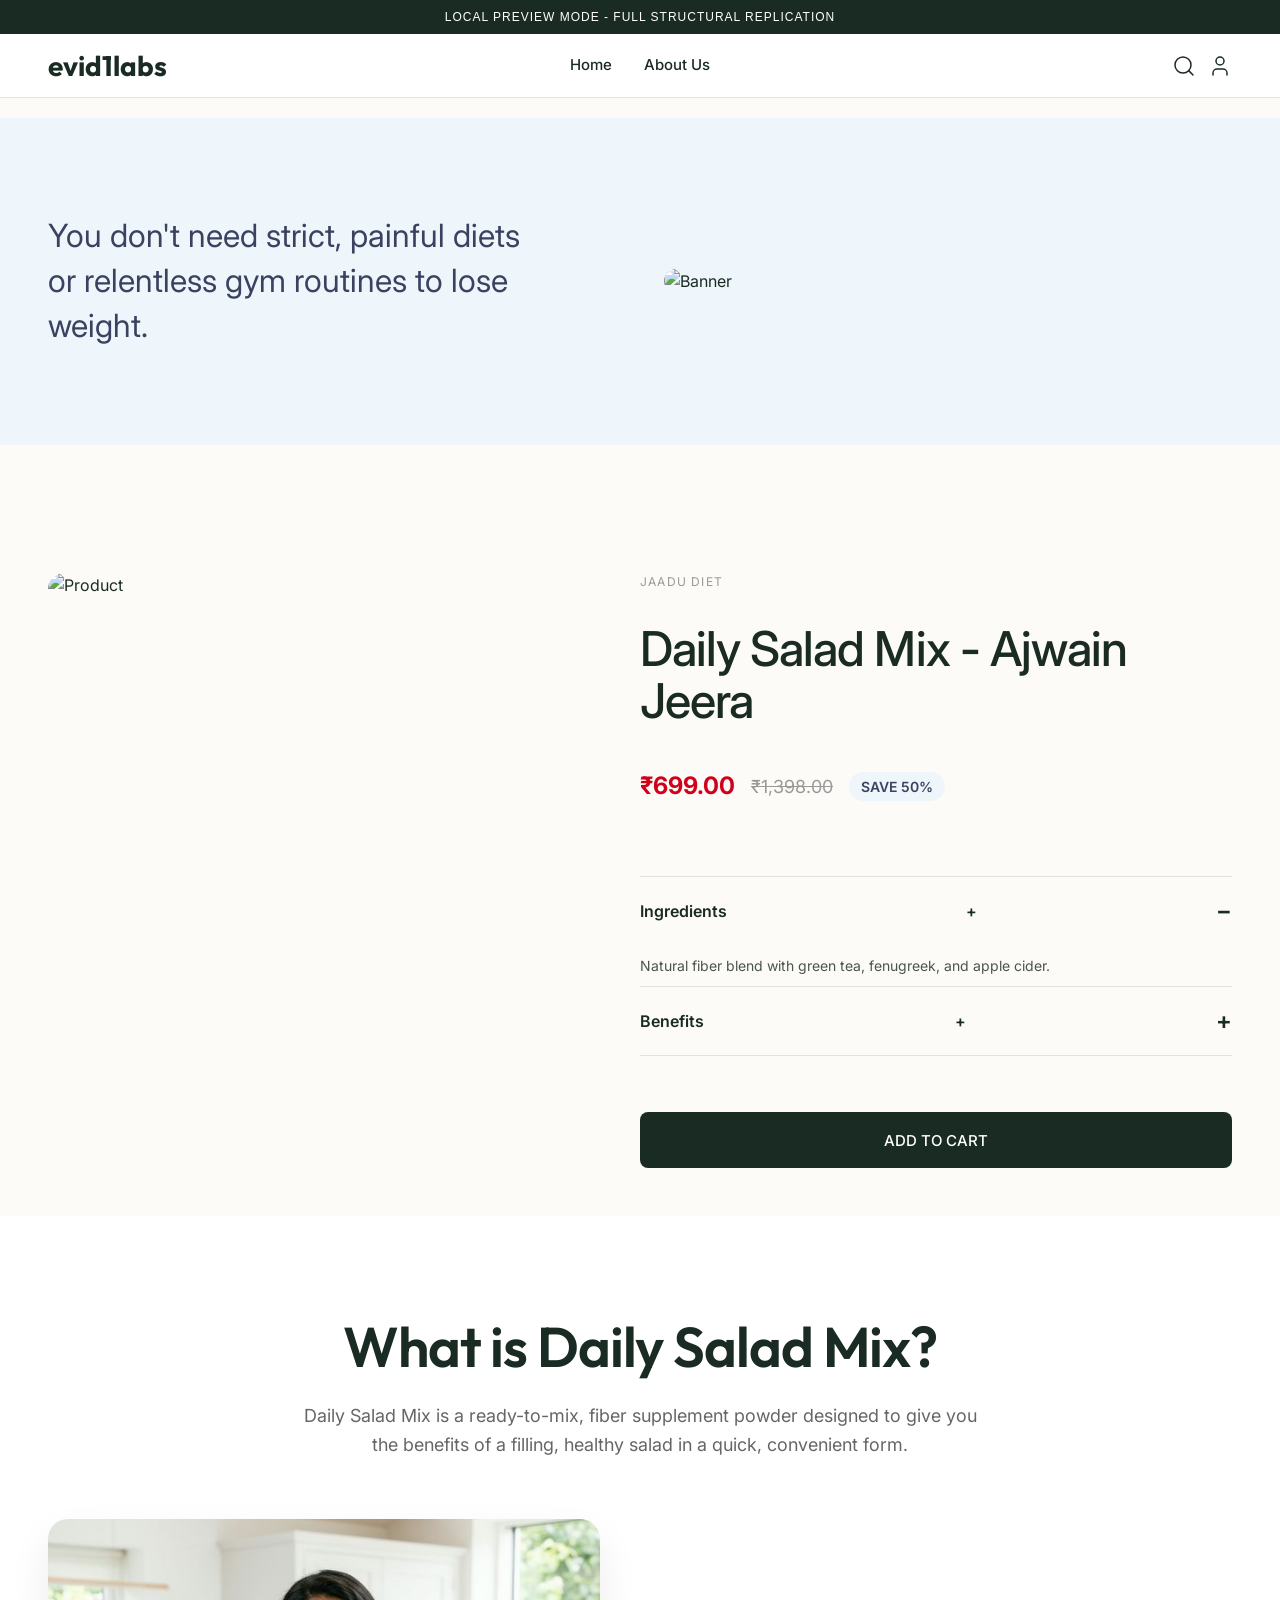
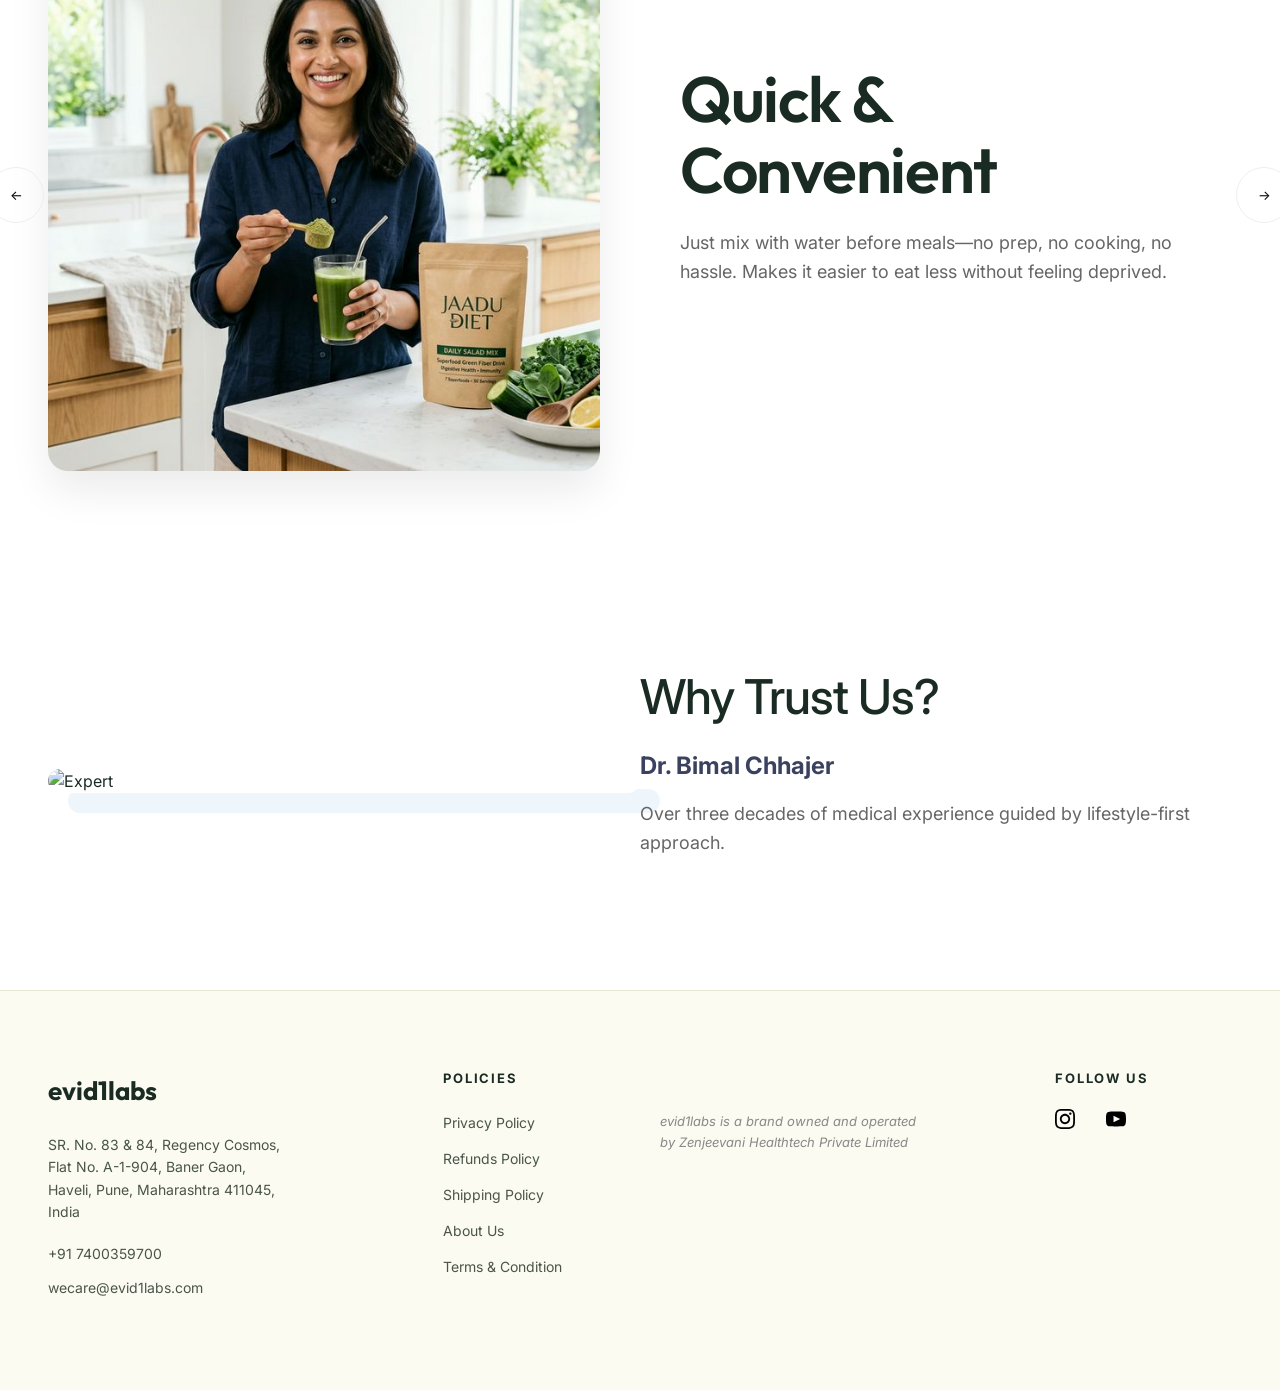
==== index.html @ b0b338a0 "Remove cart button from header as requested" ====
<!DOCTYPE html>
<html lang="en">
<head>
    <meta charset="UTF-8">
    <meta name="viewport" content="width=device-width, initial-scale=1.0">
    <title>ZenJeevani - Structural Copy Preview</title>
    <link rel="stylesheet" href="assets/style.css">
    <link rel="preconnect" href="https://fonts.googleapis.com">
    <link rel="preconnect" href="https://fonts.gstatic.com" crossorigin>
    <link href="https://fonts.googleapis.com/css2?family=Inter:wght@400;500;600&family=Outfit:wght@500;600;700&display=swap" rel="stylesheet">
    <style>
        .preview-header {
            background: #1a2b23;
            color: white;
            padding: 8px;
            text-align: center;
            font-family: sans-serif;
            font-size: 12px;
            text-transform: uppercase;
            letter-spacing: 1px;
        }
        .page-wrapper { min-height: 200vh; padding-top: 20px; }
        .is-active { transform: translateY(0) !important; display: flex !important; }
    </style>
</head>
<body>
    <div class="preview-header">Local Preview Mode - Full Structural Replication</div>

    <!-- RESPONSIVE 3-ZONE HEADER -->
    <header class="header">
        <div class="container header__wrapper">
            <!-- LEFT ZONE -->
            <div class="header__left">
                <button class="header__icon menu-toggle mobile-only" onclick="toggleMobileMenu()">
                    <svg viewBox="0 0 24 24" fill="none" stroke="currentColor" stroke-width="1.5"><path d="M4 6h16M4 12h16M4 18h16"/></svg>
                </button>
                <div class="header__icon search-icon mobile-only">
                    <svg width="24" height="24" viewBox="0 0 24 24" fill="none" stroke="currentColor" stroke-width="1.5" stroke-linecap="round" stroke-linejoin="round"><circle cx="11" cy="11" r="8"/><path d="m21 21-4.35-4.35"/></svg>
                </div>
                <a href="index.html" class="header__logo desktop-only" style="text-decoration: none;">
                    <span style="font-family: 'Outfit'; font-weight: 700; font-size: 28px; color: #1a2b23;">evid1labs</span>
                </a>
            </div>

            <!-- CENTER ZONE -->
            <div class="header__center">
                <a href="index.html" class="header__logo mobile-only" style="text-decoration: none;">
                    <span style="font-family: 'Outfit'; font-weight: 700; font-size: 24px; color: #1a2b23;">evid1labs</span>
                </a>
                <nav class="header__nav desktop-only">
                    <a href="index.html" class="header__nav-link">Home</a>
                    <a href="about-preview.html" class="header__nav-link">About Us</a>
                </nav>
            </div>

            <!-- RIGHT ZONE -->
            <div class="header__right">
                <div class="header__icon search-icon desktop-only">
                    <svg width="24" height="24" viewBox="0 0 24 24" fill="none" stroke="currentColor" stroke-width="1.5" stroke-linecap="round" stroke-linejoin="round"><circle cx="11" cy="11" r="8"/><path d="m21 21-4.35-4.35"/></svg>
                </div>
                <div class="header__icon account-icon">
                    <svg width="24" height="24" viewBox="0 0 24 24" fill="none" stroke="currentColor" stroke-width="1.5" stroke-linecap="round" stroke-linejoin="round"><path d="M19 21v-2a4 4 0 0 0-4-4H9a4 4 0 0 0-4 4v2"/><circle cx="12" cy="7" r="4"/></svg>
                </div>
            </div>
        </div>

        <!-- MOBILE DRAWER MENU -->
        <div id="MobileMenuDrawer" class="mobile-menu-drawer">
            <div class="mobile-menu-drawer__header">
                <button class="header__icon drawer-close" onclick="toggleMobileMenu()">
                    <svg viewBox="0 0 24 24" fill="none" stroke="currentColor" stroke-width="1.5"><path d="M18 6L6 18M6 6l12 12"/></svg>
                </button>
            </div>
            <div class="mobile-menu-drawer__content">
                <nav class="mobile-menu-nav">
                    <a href="index.html" class="mobile-menu-link">Home</a>
                    <a href="about-preview.html" class="mobile-menu-link">About Us</a>
                </nav>
                <div class="mobile-menu-socials">
                    <a href="#" class="social-icon"><svg viewBox="0 0 24 24" fill="currentColor"><path d="M18 2h-3a5 5 0 0 0-5 5v3H7v4h3v8h4v-8h3l1-4h-4V7a1 1 0 0 1 1-1h3z"/></svg></a>
                    <a href="#" class="social-icon"><svg viewBox="0 0 24 24" fill="none" stroke="currentColor" stroke-width="2"><rect x="2" y="2" width="20" height="20" rx="5" ry="5"/><path d="M16 11.37A4 4 0 1 1 12.63 8 4 4 0 0 1 16 11.37z"/><line x1="17.5" y1="6.5" x2="17.51" y2="6.5"/></svg></a>
                    <a href="#" class="social-icon"><svg viewBox="0 0 24 24" fill="currentColor"><path d="M22.54 6.42a2.78 2.78 0 0 0-1.94-2C18.88 4 12 4 12 4s-6.88 0-8.6.42a2.78 2.78 0 0 0-1.94 2A29 29 0 0 0 1 11.75a29 29 0 0 0 .46 5.33A2.78 2.78 0 0 0 3.4 19c1.72.42 8.6.42 8.6.42s6.88 0 8.6-.42a2.78 2.78 0 0 0 1.94-2 29 29 0 0 0 .46-5.33 29 29 0 0 0-.46-5.33z"/><polygon points="9.75 15.02 15.5 11.75 9.75 8.48 9.75 15.02"/></svg></a>
                </div>
            </div>
        </div>

        <script>
        function toggleMobileMenu() {
            const drawer = document.getElementById('MobileMenuDrawer');
            drawer.classList.toggle('is-open');
            document.body.classList.toggle('overflow-hidden');
        }

        function addToCartMockup() {
            const bubble = document.querySelector('.cart-count-bubble');
            let count = parseInt(bubble.innerText);
            bubble.innerText = count + 1;
            
            // Visual feedback toast
            const toast = document.createElement('div');
            toast.innerText = 'Item added to cart!';
            toast.style.position = 'fixed';
            toast.style.bottom = '20px';
            toast.style.left = '50%';
            toast.style.transform = 'translateX(-50%)';
            toast.style.background = '#1a2b23';
            toast.style.color = '#fff';
            toast.style.padding = '12px 24px';
            toast.style.borderRadius = '8px';
            toast.style.zIndex = '10000';
            toast.style.fontFamily = 'Outfit, sans-serif';
            document.body.appendChild(toast);
            setTimeout(() => toast.remove(), 2000);
        }
    </script>
    </header>

    <div class="page-wrapper">
        <!-- SIMPLIFIED HERO BANNER -->
        <section class="hero-banner">
            <div class="container hero-banner__wrapper">
                <div class="hero-banner__content">
                    <p class="hero-banner__subheading">You don't need strict, painful diets or relentless gym routines to lose weight.</p>
                </div>
                <div class="hero-banner__image-container">
                    <img src="https://jaadudiet.com/cdn/shop/files/dr_bimal_jaadu_diet.png?v=1708418044&width=1200" alt="Banner" class="hero-banner__image">
                </div>
            </div>
        </section>

        <!-- PRODUCT SECTION MOCKUP -->
        <section class="product-page">
            <div class="container grid grid-cols-2 gap-xl" style="margin-top: 80px;">
                <div class="product-gallery">
                    <img src="https://jaadudiet.com/cdn/shop/files/Product_Image_Daily_Salad_Mix.png?v=1708418044&width=1200" alt="Product" class="product-main-image">
                </div>
                <div class="product-meta">
                    <div style="text-transform: uppercase; font-size: 12px; letter-spacing: 0.1em; margin-bottom: 8px; color: #999;">Jaadu Diet</div>
                    <h1 style="font-size: 48px; margin-bottom: 16px;">Daily Salad Mix - Ajwain Jeera</h1>
                    <div style="display: flex; align-items: center; gap: 16px; margin-bottom: 24px;">
                        <span style="color: #d0021b; font-size: 24px; font-weight: 700;">₹699.00</span>
                        <span style="text-decoration: line-through; color: #999; font-size: 18px;">₹1,398.00</span>
                        <span style="background: #eef6fc; color: #3b4260; padding: 4px 12px; border-radius: 99px; font-size: 14px; font-weight: 600;">SAVE 50%</span>
                    </div>
                    
                    <div class="accordion">
                        <details class="accordion__item" open>
                            <summary class="accordion__header">Ingredients <span>+</span></summary>
                            <div class="accordion__content" style="padding: 10px 0;"><p>Natural fiber blend with green tea, fenugreek, and apple cider.</p></div>
                        </details>
                        <details class="accordion__item">
                            <summary class="accordion__header">Benefits <span>+</span></summary>
                            <div class="accordion__content" style="padding: 10px 0;"><p>Sustainable weight loss and metabolic control.</p></div>
                        </details>
                    </div>

                    <button class="btn btn-primary" onclick="addToCartMockup()" style="width: 100%; height: 56px; margin-top: 32px; border-radius: 8px;">ADD TO CART</button>
                </div>
            </div>
        </section>

        <!-- WHAT IS DAILY SALAD MIX (BENEFITS CAROUSEL) -->
        <section class="benefits-carousel-section">
            <div class="container">
                <div class="benefits-carousel__header">
                    <h2 class="benefits-carousel__title">What is Daily Salad Mix?</h2>
                    <p class="benefits-carousel__subtitle">Daily Salad Mix is a ready-to-mix, fiber supplement powder designed to give you the benefits of a filling, healthy salad in a quick, convenient form.</p>
                </div>

                <div class="benefits-carousel__container">
                    <!-- Navigation Arrows moved outside slides -->
                    <button class="carousel-nav-btn prev-benefit" style="position: absolute; left: -60px; top: 50%; transform: translateY(-50%); z-index: 10;">←</button>
                    <button class="carousel-nav-btn next-benefit" style="position: absolute; right: -60px; top: 50%; transform: translateY(-50%); z-index: 10;">→</button>
                    
                    <div class="benefits-carousel__slides" id="benefitsSlides">
                        <!-- Slide 1 -->
                        <div class="benefits-slide is-active">
                            <div class="benefits-slide__image">
                                <img src="assets/salad_mix_woman_benefits.png" alt="Quick & Convenient">
                            </div>
                            <div class="benefits-slide__content">
                                <h3 class="benefits-slide__heading">Quick & <br>Convenient</h3>
                                <p class="benefits-slide__description">Just mix with water before meals—no prep, no cooking, no hassle. Makes it easier to eat less without feeling deprived.</p>
                            </div>
                        </div>

                        <!-- Slide 2 -->
                        <div class="benefits-slide">
                            <div class="benefits-slide__image">
                                <img src="assets/salad_mix_ingredients_fiber.png" alt="Natural Fiber Blend">
                            </div>
                            <div class="benefits-slide__content">
                                <h3 class="benefits-slide__heading">Natural <br>Fiber Blend</h3>
                                <p class="benefits-slide__description">Combines soluble and insoluble fibers (resistant dextrin, inulin, and psyllium) that swell in your stomach to create lasting fullness.</p>
                            </div>
                        </div>
                    </div>
                </div>
            </div>
        </section>

        <!-- WHY TRUST US SECTION -->
        <section class="doctor-section" style="background-color: #fff; padding: 100px 0;">
            <div class="container grid grid-cols-2 gap-xl items-center">
                <div class="doctor-image-wrapper">
                    <img src="https://jaadudiet.com/cdn/shop/files/Why_Trust_Us.png?v=1708418044&width=1000" alt="Expert" class="doctor-image" style="box-shadow: 20px 20px 0px #eef6fc;">
                </div>
                <div class="doctor-info">
                    <h2 style="font-size: 48px; margin-bottom: 24px;">Why Trust Us?</h2>
                    <div style="font-size: 24px; font-weight: 700; color: #3b4260; margin-bottom: 16px;">Dr. Bimal Chhajer</div>
                    <p style="font-size: 18px; line-height: 1.6; color: #666; margin-bottom: 32px;">Over three decades of medical experience guided by lifestyle-first approach.</p>
                </div>
            </div>
        </section>
    </div>

    <!-- FOOTER -->
    <footer class="footer">
        <div class="container footer__grid">
            <div class="footer__column">
                <div style="font-family: 'Outfit'; font-weight: 700; font-size: 26px; margin-bottom: 24px; color: #1a2b23;">evid1labs</div>
                <div class="footer__contact-info">
                    <p>SR. No. 83 & 84, Regency Cosmos,<br>Flat No. A-1-904, Baner Gaon,<br>Haveli, Pune, Maharashtra 411045,<br>India</p>
                    <p style="margin-top: 20px;">+91 7400359700</p>
                    <p><a href="mailto:wecare@evid1labs.com" class="footer__link">wecare@evid1labs.com</a></p>
                </div>
            </div>

            <div class="footer__column">
                <h4 class="footer__column-title">Policies</h4>
                <ul class="footer__link-list">
                    <li class="footer__link-item"><a href="#" class="footer__link">Privacy Policy</a></li>
                    <li class="footer__link-item"><a href="#" class="footer__link">Refunds Policy</a></li>
                    <li class="footer__link-item"><a href="#" class="footer__link">Shipping Policy</a></li>
                    <li class="footer__link-item"><a href="about-preview.html" class="footer__link">About Us</a></li>
                    <li class="footer__link-item"><a href="#" class="footer__link">Terms & Condition</a></li>
                </ul>
            </div>

            <div class="footer__column">
                <div class="footer__disclaimer">
                    evid1labs is a brand owned and operated<br>by Zenjeevani Healthtech Private Limited
                </div>
            </div>

            <div class="footer__column">
                <h4 class="footer__column-title">Follow Us</h4>
                <div class="footer__socials">
                    <a href="#" class="footer__social-icon" style="color: #000;">
                        <svg width="24" height="24" viewBox="0 0 24 24" fill="currentColor"><path d="M12 2.163c3.204 0 3.584.012 4.85.07 3.252.148 4.771 1.691 4.919 4.919.058 1.265.069 1.645.069 4.849 0 3.205-.012 3.584-.069 4.849-.149 3.225-1.664 4.771-4.919 4.919-1.266.058-1.644.07-4.85.07-3.204 0-3.584-.012-4.849-.07-3.26-.149-4.771-1.699-4.919-4.92-.058-1.265-.07-1.644-.07-4.849 0-3.204.013-3.583.07-4.849.149-3.227 1.664-4.771 4.919-4.919 1.266-.057 1.645-.069 4.849-.069zm0-2.163c-3.259 0-3.667.014-4.947.072-4.358.2-6.78 2.618-6.98 6.98-.059 1.281-.073 1.689-.073 4.948 0 3.259.014 3.668.072 4.948.2 4.358 2.618 6.78 6.98 6.98 1.281.058 1.689.072 4.948.072 3.259 0 3.668-.014 4.948-.072 4.354-.2 6.782-2.618 6.979-6.98.059-1.28.073-1.689.073-4.948 0-3.259-.014-3.667-.072-4.947-.196-4.354-2.617-6.78-6.979-6.98-1.281-.059-1.69-.073-4.949-.073zm0 5.838c-3.403 0-6.162 2.759-6.162 6.162s2.759 6.163 6.162 6.163 6.162-2.759 6.162-6.163c0-3.403-2.759-6.162-6.162-6.162zm0 10.162c-2.209 0-4-1.79-4-4 0-2.209 1.791-4 4-4s4 1.791 4 4c0 2.21-1.791 4-4 4zm6.406-11.845c-.796 0-1.441.645-1.441 1.44s.645 1.44 1.441 1.44c.795 0 1.439-.645 1.439-1.44s-.644-1.44-1.439-1.44z"/></svg>
                    </a>
                    <a href="#" class="footer__social-icon" style="color: #000; margin-left: 15px;">
                        <svg width="24" height="24" viewBox="0 0 24 24" fill="currentColor"><path d="M19.615 3.184c-3.604-.246-11.631-.245-15.23 0-3.897.266-4.356 2.62-4.385 8.816.029 6.185.484 8.549 4.385 8.816 3.6.245 11.626.246 15.23 0 3.897-.266 4.356-2.62 4.385-8.816-.029-6.185-.484-8.549-4.385-8.816zm-10.615 12.816v-8l8 3.993-8 4.007z"/></svg>
                    </a>
                </div>
            </div>
        </div>
    </footer>

    <!-- STICKY BUY BAR SIMULATION -->
    <div id="StickyBuy" class="sticky-buy" style="transform: translateY(100%); display: none;">
        <div class="container" style="display: flex; justify-content: space-between; align-items: center; width: 100%;">
            <div style="font-weight: 600;">Daily Salad Mix</div>
            <button class="btn btn-primary" onclick="addToCartMockup()" style="padding: 10px 24px;">BUY NOW</button>
        </div>
    </div>

    <script>
        // Benefits Carousel Logic
        let currentBenefitSlide = 0;
        const benefitSlides = document.querySelectorAll('.benefits-slide');
        
        function showBenefitSlide(index) {
            benefitSlides.forEach(slide => slide.classList.remove('is-active'));
            if (index >= benefitSlides.length) currentBenefitSlide = 0;
            if (index < 0) currentBenefitSlide = benefitSlides.length - 1;
            benefitSlides[currentBenefitSlide].classList.add('is-active');
        }

        document.querySelectorAll('.next-benefit').forEach(btn => {
            btn.addEventListener('click', () => {
                currentBenefitSlide++;
                showBenefitSlide(currentBenefitSlide);
            });
        });

        document.querySelectorAll('.prev-benefit').forEach(btn => {
            btn.addEventListener('click', () => {
                currentBenefitSlide--;
                showBenefitSlide(currentBenefitSlide);
            });
        });

        // Sticky Buy Bar Logic
        window.addEventListener('scroll', () => {
            const sticky = document.getElementById('StickyBuy');
            if (window.scrollY > 400) {
                sticky.style.display = 'flex';
                sticky.style.transform = 'translateY(0)';
            } else {
                sticky.style.display = 'none';
                sticky.style.transform = 'translateY(100%)';
            }
        });
    </script>
</body>
</html>
---- assets/style.css ----
:root {
  /* Colors - Inspired by Forma & Premium Healthcare */
  --color-primary: #1a2b23; /* Dark Forest Green */
  --color-secondary: #f4f1ea; /* Soft Off-white/Cream */
  --color-accent: #7a8d79; /* Sage Green */
  --color-text-main: #1a2b23;
  --color-text-muted: #4a554a;
  --color-white: #ffffff;
  --color-black: #000000;
  --color-bg: #fcfbf7;
  --color-border: #e2e2e2;
  --color-success: #2d5a27;
  --color-error: #b00020;

  /* Typography */
  --font-heading: 'Inter', sans-serif;
  --font-body: 'Inter', sans-serif;
  
  /* Spacing */
  --spacing-xs: 4px;
  --spacing-sm: 8px;
  --spacing-md: 16px;
  --spacing-lg: 24px;
  --spacing-xl: 48px;
  --spacing-xxl: 96px;

  /* Border Radius */
  --radius-sm: 4px;
  --radius-md: 8px;
  --radius-lg: 16px;
  --radius-full: 9999px;

  /* Transitions */
  --transition-fast: 0.2s ease;
  --transition-slow: 0.4s ease;
  --transition-base: 0.3s ease; /* Added for footer links */

  /* Shadows */
  --shadow-sm: 0 1px 2px rgba(0,0,0,0.05);
  --shadow-md: 0 4px 6px -1px rgba(0,0,0,0.1);
}

* {
  box-sizing: border-box;
  margin: 0;
  padding: 0;
}

body {
  font-family: var(--font-body);
  color: var(--color-text-main);
  line-height: 1.5;
  background-color: var(--color-bg);
  -webkit-font-smoothing: antialiased;
}

h1, h2, h3, h4, h5, h6 {
  font-family: var(--font-heading);
  font-weight: 500;
  line-height: 1.1;
  letter-spacing: -0.02em;
}

a {
  text-decoration: none;
  color: inherit;
  transition: var(--transition-fast);
}

button {
  font-family: inherit;
}

img {
  max-width: 100%;
  height: auto;
  display: block;
}

/* Utility Classes */
.container {
  max-width: 1280px;
  margin: 0 auto;
  padding: 0 var(--spacing-md);
}

.flex { display: flex; }
.flex-column { flex-direction: column; }
.items-center { align-items: center; }
.justify-between { justify-content: space-between; }
.justify-center { justify-content: center; }
.gap-sm { gap: var(--spacing-sm); }
.gap-md { gap: var(--spacing-md); }
.gap-lg { gap: var(--spacing-lg); }

.grid { display: grid; }
.grid-cols-1 { grid-template-columns: 1fr; }

@media (min-width: 768px) {
  .grid-cols-2 { grid-template-columns: repeat(2, 1fr); }
  .container { padding: 0 var(--spacing-xl); }
}

@media (min-width: 1024px) {
  .grid-cols-3 { grid-template-columns: repeat(3, 1fr); }
}

.text-center { text-align: center; }
.uppercase { text-transform: uppercase; letter-spacing: 0.05em; font-size: 0.8em; }

/* Buttons */
.btn {
  display: inline-flex;
  align-items: center;
  justify-content: center;
  padding: 14px 28px;
  border-radius: var(--radius-full);
  font-weight: 500;
  cursor: pointer;
  transition: all var(--transition-fast);
  border: none;
  font-size: 15px;
  text-decoration: none;
}

.btn-primary {
  background-color: var(--color-primary);
  color: var(--color-white);
}

.btn-primary:hover {
  background-color: #2a3d33;
  transform: translateY(-1px);
}

.btn-outline {
  background-color: transparent;
  border: 1px solid var(--color-primary);
  color: var(--color-primary);
}

.btn-outline:hover {
  background-color: var(--color-primary);
  color: var(--color-white);
}

/* Header & Navigation */
.header {
  position: sticky;
  top: 0;
  background: #fff;
  z-index: 100;
  border-bottom: 1px solid var(--color-border);
  height: 64.2px; /* User specified height */
  display: flex;
  align-items: center;
}

.header__wrapper {
  display: grid;
  grid-template-columns: 1fr auto 1fr;
  align-items: center;
  width: 100%;
}

.header__left {
  display: flex;
  align-items: center;
  gap: 12px;
}

.header__center {
  display: flex;
  justify-content: center;
  align-items: center;
}

.header__right {
  display: flex;
  align-items: center;
  justify-content: flex-end;
  gap: 12px;
}

/* Visibility Utilities */
.mobile-only { display: block !important; }
.desktop-only { display: none !important; }

@media (min-width: 1024px) {
  .mobile-only { display: none !important; }
  .desktop-only { display: block !important; }

  .header__nav.desktop-only {
    display: flex !important;
    gap: 32px;
  }
  
  .menu-toggle { display: none !important; }
}

/* Specific icon handling for desktop Search */
@media (min-width: 1024px) {
  /* On desktop, keep Search on the right next to Account/Cart */
  .header__left .search-icon { display: none; }
  /* But I need a search icon on the right too. I'll add both in Liquid and toggle them. */
}

.header__nav-link {
  font-family: 'Inter', sans-serif;
  font-size: 15px;
  font-weight: 500;
  color: #1a2b23;
  text-decoration: none;
  transition: opacity 0.2s;
}

.header__nav-link:hover {
  opacity: 0.7;
}

.header__icon {
  width: 24px;
  height: 24px;
  display: flex;
  align-items: center;
  justify-content: center;
  color: #1a2b23;
  background: none;
  border: none;
  padding: 0;
  cursor: pointer;
}

.cart-count-bubble {
  position: absolute;
  top: -5px;
  right: -8px;
  background-color: #1a2b23;
  color: white;
  font-size: 10px;
  font-weight: 700;
  width: 16px;
  height: 16px;
  border-radius: 50%;
  display: flex;
  align-items: center;
  justify-content: center;
}

/* Mobile Menu Drawer */
.mobile-menu-drawer {
  position: fixed;
  top: 0;
  left: 0;
  width: 100%;
  height: 100%;
  background: #fff;
  z-index: 1000;
  transform: translateY(-100%);
  transition: transform 0.3s ease-out;
  display: flex;
  flex-direction: column;
}

.mobile-menu-drawer.is-open {
  transform: translateY(0);
}

.mobile-menu-drawer__header {
  padding: 20px;
  display: flex;
  justify-content: center;
}

.drawer-close {
  width: 44px;
  height: 44px;
  border: 1px solid #eee;
  border-radius: 50%;
  display: flex;
  align-items: center;
  justify-content: center;
}

.mobile-menu-drawer__content {
  flex: 1;
  display: flex;
  flex-direction: column;
  padding: 40px 20px;
  align-items: center;
  justify-content: space-between;
}

.mobile-menu-nav {
  display: flex;
  flex-direction: column;
  gap: 24px;
  text-align: center;
}

.mobile-menu-link {
  font-family: 'Inter', sans-serif;
  font-size: 24px;
  font-weight: 600;
  color: #1a2b23;
  text-decoration: none;
}

.mobile-menu-socials {
  display: flex;
  gap: 32px;
  margin-bottom: 40px;
}

.social-icon {
  width: 24px;
  height: 24px;
  color: #1a2b23;
}

.overflow-hidden {
  overflow: hidden;
}

.nav-links {
  display: none;
}

@media (min-width: 1024px) {
  .nav-links {
    display: flex;
    gap: 32px;
    align-items: center;
  }
}

.nav-link {
  font-size: 14px;
  font-weight: 400;
  color: var(--color-text-main);
}

.nav-link:hover {
  color: var(--color-accent);
}

.header-logo {
  font-size: 22px;
  font-weight: 600;
  letter-spacing: -0.03em;
}

.header-icons {
  display: flex;
  gap: 20px;
  align-items: center;
}

.header-icon {
  display: flex;
  align-items: center;
}

/* Hero Section */
.hero-banner {
  --banner-bg: #eef6fc;
  
  position: relative;
  background-color: var(--banner-bg);
  padding: var(--spacing-xxl) 0;
  overflow: hidden;
}

.hero-banner__wrapper {
  display: flex;
  flex-direction: column-reverse; /* Stack on mobile: image top */
  align-items: center;
  gap: var(--spacing-xl);
}

@media (min-width: 768px) {
  .hero-banner {
    padding: var(--spacing-xxl) 0;
  }
  .hero-banner__wrapper {
    flex-direction: row; /* 2 columns on desktop */
    justify-content: space-between;
  }
}

.hero-banner__content {
  flex: 1;
  text-align: left;
}

.hero-banner__subheading {
  font-size: clamp(20px, 4vw, 32px);
  line-height: 1.4;
  color: #3b4260; /* Darker blue-purple from jaadudiet */
  font-weight: 400;
  max-width: 500px;
}

.hero-banner__image-container {
  flex: 1;
  width: 100%;
}

.hero-banner__image {
  width: 100%;
  height: auto;
  border-radius: var(--radius-lg);
  display: block;
}

/* Product Cards (Featured) */
.featured-products {
  padding: var(--spacing-xxl) 0;
}

.product-card {
  background: var(--color-white);
  border-radius: var(--radius-lg);
  padding: 24px;
  transition: transform 0.3s ease;
  display: flex;
  flex-direction: column;
}

.product-card:hover {
  transform: translateY(-8px);
}

.product-card-image {
  width: 100%;
  aspect-ratio: 1;
  object-fit: cover;
  border-radius: var(--radius-md);
  margin-bottom: 24px;
  background: #f9f9f9;
}

.product-card-title {
  font-size: 24px;
  margin-bottom: 8px;
}

.product-card-price {
  font-size: 18px;
  color: var(--color-accent);
  margin-bottom: 12px;
  font-weight: 500;
}

.product-card-description {
  font-size: 14px;
  color: var(--color-text-muted);
  margin-bottom: 24px;
  line-height: 1.6;
}

/* Doctor Section */
.doctor-section {
  padding: var(--spacing-xxl) 0;
  background-color: var(--color-secondary);
}

.doctor-grid {
  display: grid;
  grid-template-columns: 1fr;
  gap: 48px;
  align-items: center;
}

@media (min-width: 768px) {
  .doctor-grid {
    grid-template-columns: 1fr 1fr;
  }
}

.doctor-image {
  width: 100%;
  border-radius: var(--radius-lg);
}

.trust-badges {
  display: flex;
  gap: 24px;
  margin-top: 32px;
  flex-wrap: wrap;
}

.trust-badge {
  display: flex;
  flex-direction: column;
  align-items: center;
  gap: 8px;
  font-size: 12px;
  color: var(--color-text-muted);
}

/* FAQ Section */
.faq-section {
  padding: var(--spacing-xxl) 0;
}

.faq-container {
  max-width: 800px;
  margin: 0 auto;
}

.faq-item {
  border-bottom: 1px solid var(--color-border);
}

summary {
  list-style: none;
  padding: 24px 0;
  cursor: pointer;
  font-size: 18px;
  font-weight: 500;
  display: flex;
  justify-content: space-between;
  align-items: center;
}

summary::-webkit-details-marker {
  display: none;
}

summary::after {
  content: '+';
  font-size: 24px;
}

details[open] summary::after {
  content: '−';
}

.faq-content {
  padding-bottom: 24px;
  color: var(--color-text-muted);
  line-height: 1.6;
}

/* Footer */
.site-footer {
  background-color: var(--color-primary);
  color: var(--color-white);
  padding: 64px 0 32px;
}

.footer-grid {
  display: grid;
  grid-template-columns: 1fr;
  gap: 48px;
}

@media (min-width: 768px) {
  .footer-grid {
    grid-template-columns: 2fr 1fr 1fr 1fr;
  }
}

.footer-heading {
  font-size: 14px;
  font-weight: 600;
  text-transform: uppercase;
  margin-bottom: 24px;
  opacity: 0.6;
}

.footer-links {
  list-style: none;
}

.footer-link {
  margin-bottom: 12px;
}

.footer-link a {
  opacity: 0.8;
  font-size: 14px;
}

.footer-link a:hover {
  opacity: 1;
}

.footer-bottom {
  margin-top: 64px;
  padding-top: 32px;
  border-top: 1px solid rgba(255, 255, 255, 0.1);
  font-size: 12px;
  opacity: 0.5;
}

/* Product Page Specific */
.product-page {
  padding: 48px 0;
}

.product-gallery {
  display: grid;
  gap: 16px;
}

.product-main-image {
  width: 100%;
  border-radius: var(--radius-lg);
}

.product-meta {
  display: flex;
  flex-direction: column;
  gap: 24px;
}

.price-box {
  font-size: 32px;
  font-weight: 600;
}

.benefits-grid {
  display: grid;
  grid-template-columns: repeat(auto-fit, minmax(200px, 1fr));
  gap: 24px;
  margin-top: 48px;
}

.benefit-item {
  padding: 24px;
  background: var(--color-white);
  border-radius: var(--radius-md);
  box-shadow: var(--shadow-sm);
}

/* Product Carousel */
.product-carousel {
  position: relative;
  width: 100%;
  overflow: hidden;
  border-radius: var(--radius-lg);
  background: white;
}

.carousel-track {
  display: flex;
  transition: transform 0.4s cubic-bezier(0.4, 0, 0.2, 1);
  will-change: transform;
}

.carousel-slide {
  flex: 0 0 100%;
  width: 100%;
  display: flex;
  align-items: center;
  justify-content: center;
}

.carousel-slide img {
  width: 100%;
  height: auto;
  object-fit: contain;
}

.carousel-nav {
  position: absolute;
  top: 50%;
  transform: translateY(-50%);
  width: 100%;
  display: flex;
  justify-content: space-between;
  padding: 0 16px;
  pointer-events: none;
  z-index: 2;
  opacity: 0;
  transition: opacity var(--transition-fast);
}

.product-carousel:hover .carousel-nav {
  opacity: 1;
}

.carousel-arrow {
  width: 44px;
  height: 44px;
  background: white;
  border-radius: 50%;
  display: flex;
  align-items: center;
  justify-content: center;
  border: 1px solid #eee;
  box-shadow: var(--shadow-md);
  cursor: pointer;
  pointer-events: auto;
  transition: var(--transition-fast);
}

.carousel-arrow:hover {
  background: var(--color-bg);
  transform: scale(1.1);
}

.carousel-pagination {
  position: absolute;
  bottom: 20px;
  left: 50%;
  transform: translateX(-50%);
  display: flex;
  gap: 8px;
  z-index: 2;
  opacity: 0;
  transition: opacity var(--transition-fast);
}

.product-carousel:hover .carousel-pagination {
  opacity: 1;
}

.carousel-dot {
  width: 8px;
  height: 8px;
  border-radius: 50%;
  background: #ccc;
  cursor: pointer;
  transition: var(--transition-fast);
}

.carousel-dot.active {
  background: var(--color-primary);
  width: 24px;
  border-radius: 12px;
}

.carousel-thumbnails {
  display: flex;
  gap: 12px;
  margin-top: 16px;
  overflow-x: auto;
  padding-bottom: 8px;
}

.carousel-thumbnail {
  width: 80px;
  height: 80px;
  border-radius: var(--radius-md);
  overflow: hidden;
  border: 2px solid transparent;
  flex-shrink: 0;
  cursor: pointer;
  transition: var(--transition-fast);
}

.carousel-thumbnail.active {
  border-color: var(--color-primary);
}

.carousel-thumbnail img {
  width: 100%;
  height: 100%;
  object-fit: cover;
}

/* Cart Drawer Refinements */
.cart-drawer-items {
  scrollbar-width: thin;
  scrollbar-color: var(--color-accent) #eee;
}

.cart-item-qty {
  display: flex;
  align-items: center;
  border: 1px solid #eee;
  border-radius: var(--radius-sm);
  width: fit-content;
  overflow: hidden;
}

.drawer-qty-btn {
  background: #f8f8f8;
  border: none;
  width: 30px;
  height: 30px;
  cursor: pointer;
  display: flex;
  align-items: center;
  justify-content: center;
  font-size: 16px;
}

.drawer-qty-input {
  width: 40px;
  height: 30px;
  border: none;
  border-left: 1px solid #eee;
  border-right: 1px solid #eee;
  text-align: center;
  font-size: 14px;
  background: #fff;
}

/* UI Spacing Refinements */
.product-hero-grid {
  gap: 64px;
}

.product-info-column > * {
  margin-bottom: 24px;
}

.qty-label {
  display: block;
  font-size: 14px;
  font-weight: 600;
  margin-bottom: 8px;
  color: var(--color-text-muted);
}
/* Structural Copy (Jaadu Diet) */
.footer {
  background-color: #fbfbf1; /* beige */
  padding: 80px 0;
  color: #1a2b23;
  border-top: 1px solid #e5e5d1;
}

.footer__grid {
  display: grid;
  grid-template-columns: 1fr;
  gap: 40px;
}

@media (min-width: 768px) {
  .footer__grid {
    grid-template-columns: 2fr 1fr 2fr 1fr;
    align-items: start;
  }
}

.footer__column-title {
  font-family: 'Inter', sans-serif;
  font-size: 13px;
  font-weight: 700;
  text-transform: uppercase;
  margin-bottom: 24px;
  letter-spacing: 0.15em;
  color: #1a2b23;
}

.footer__link {
  font-size: 15px;
  color: #666;
  text-decoration: none;
  line-height: 2;
  transition: color 0.3s;
}

.footer__contact-info p {
  font-size: 15px;
  line-height: 1.6;
  color: #4a554a;
  margin-bottom: 8px;
}

.footer__disclaimer {
  font-size: 13px;
  line-height: 1.6;
  color: #888;
  font-style: italic;
  margin-top: 40px;
}

/* Benefits Carousel Section */
.benefits-carousel-section {
    padding: 100px 0;
    background: #fff;
    overflow: hidden;
}

.benefits-carousel__header {
    text-align: center;
    max-width: 700px;
    margin: 0 auto 60px auto;
}

.benefits-carousel__title {
    font-size: 56px;
    font-family: 'Outfit', sans-serif;
    font-weight: 600;
    color: #1a2b23;
    margin-bottom: 24px;
}

.benefits-carousel__subtitle {
    font-size: 18px;
    line-height: 1.6;
    color: #666;
}

.benefits-carousel__container {
    position: relative;
    max-width: 1200px;
    margin: 0 auto;
    display: flex;
    align-items: center;
    gap: 80px;
}

.benefits-carousel__slides {
    flex: 1;
    position: relative;
    min-height: 500px;
}

.benefits-slide {
    position: absolute;
    top: 0;
    left: 0;
    width: 100%;
    display: flex;
    align-items: center;
    gap: 80px;
    opacity: 0;
    visibility: hidden;
    transition: opacity 0.5s ease, visibility 0.5s;
}

.benefits-slide.is-active {
    opacity: 1;
    visibility: visible;
    position: relative;
}

.benefits-slide__image {
    flex: 1;
    border-radius: 20px;
    overflow: hidden;
    box-shadow: 0 20px 40px rgba(0,0,0,0.08);
}

.benefits-slide__image img {
    width: 100%;
    display: block;
}

.benefits-slide__content {
    flex: 1;
}

.benefits-slide__heading {
    font-size: 64px;
    font-family: 'Outfit', sans-serif;
    font-weight: 600;
    color: #1a2b23;
    margin-bottom: 24px;
    line-height: 1.1;
}

.benefits-slide__description {
    font-size: 18px;
    line-height: 1.6;
    color: #666;
    margin-bottom: 40px;
}

.benefits-carousel__nav {
    display: flex;
    gap: 16px;
    margin-top: 40px;
}

.carousel-nav-btn {
    width: 56px;
    height: 56px;
    border-radius: 50%;
    border: 1px solid #eee;
    background: transparent;
    display: flex;
    align-items: center;
    justify-content: center;
    cursor: pointer;
    transition: all 0.3s;
}

.carousel-nav-btn:hover {
    background: #1a2b23;
    border-color: #1a2b23;
    color: #fff;
}

@media (max-width: 991px) {
    .benefits-carousel__container {
        flex-direction: column;
        gap: 40px;
    }
    .benefits-slide {
        flex-direction: column;
        gap: 40px;
    }
    .benefits-carousel__title { font-size: 40px; }
    .benefits-slide__heading { font-size: 40px; }
}

.footer__link-list {
  list-style: none;
  padding: 0;
}

.footer__link-item {
  margin-bottom: var(--spacing-sm);
}

.footer__link {
  font-size: 14px;
  color: var(--color-text-muted);
  transition: color var(--transition-base);
}

.footer__link:hover {
  color: var(--color-accent);
}

.footer__contact-info p {
  font-size: 14px;
  margin-bottom: var(--spacing-sm);
  color: var(--color-text-muted);
}

.footer__socials {
  display: flex;
  gap: var(--spacing-md);
  margin-top: var(--spacing-sm);
}

.footer__social-icon svg {
  width: 20px;
  height: 20px;
}

/* Accordion */
.accordion {
  border-top: 1px solid var(--color-border);
  margin-top: var(--spacing-lg);
}

.accordion__item {
  border-bottom: 1px solid var(--color-border);
}

.accordion__header {
  width: 100%;
  display: flex;
  justify-content: space-between;
  align-items: center;
  padding: var(--spacing-md) 0;
  background: none;
  border: none;
  font-size: 16px;
  font-weight: 600;
  cursor: pointer;
  text-align: left;
}

.accordion__content {
  max-height: 0;
  overflow: hidden;
  transition: max-height 0.3s ease;
  font-size: 14px;
  color: var(--color-text-muted);
}

.accordion__item[open] .accordion__content {
  max-height: 500px;
  padding-bottom: var(--spacing-md);
}

/* Sticky Buy Bar */
.sticky-buy {
  position: fixed;
  bottom: 0;
  left: 0;
  width: 100%;
  background: #fff;
  padding: var(--spacing-sm) var(--spacing-md);
  box-shadow: 0 -2px 10px rgba(0,0,0,0.05);
  display: flex;
  justify-content: space-between;
  align-items: center;
  z-index: 1000;
  transform: translateY(100%);
  transition: transform 0.3s ease;
}

.sticky-buy.is-active {
  transform: translateY(0);
}
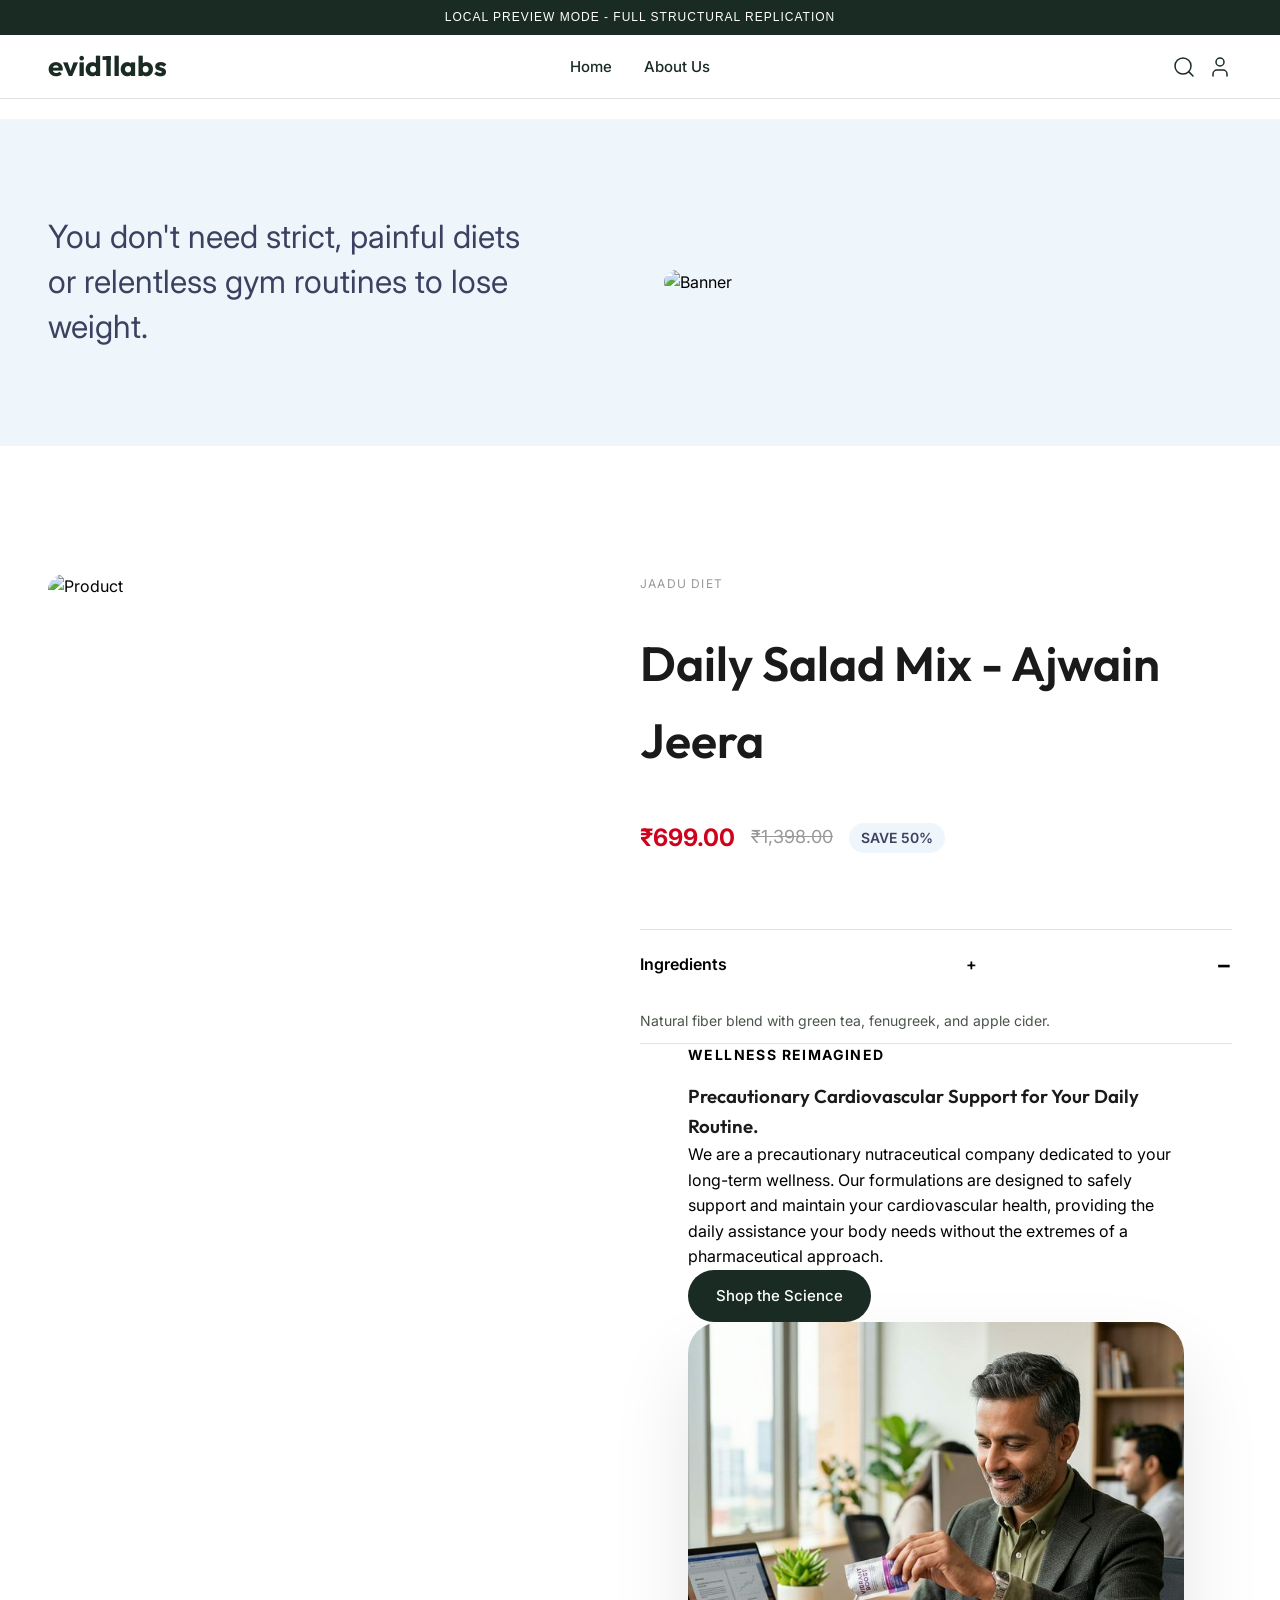
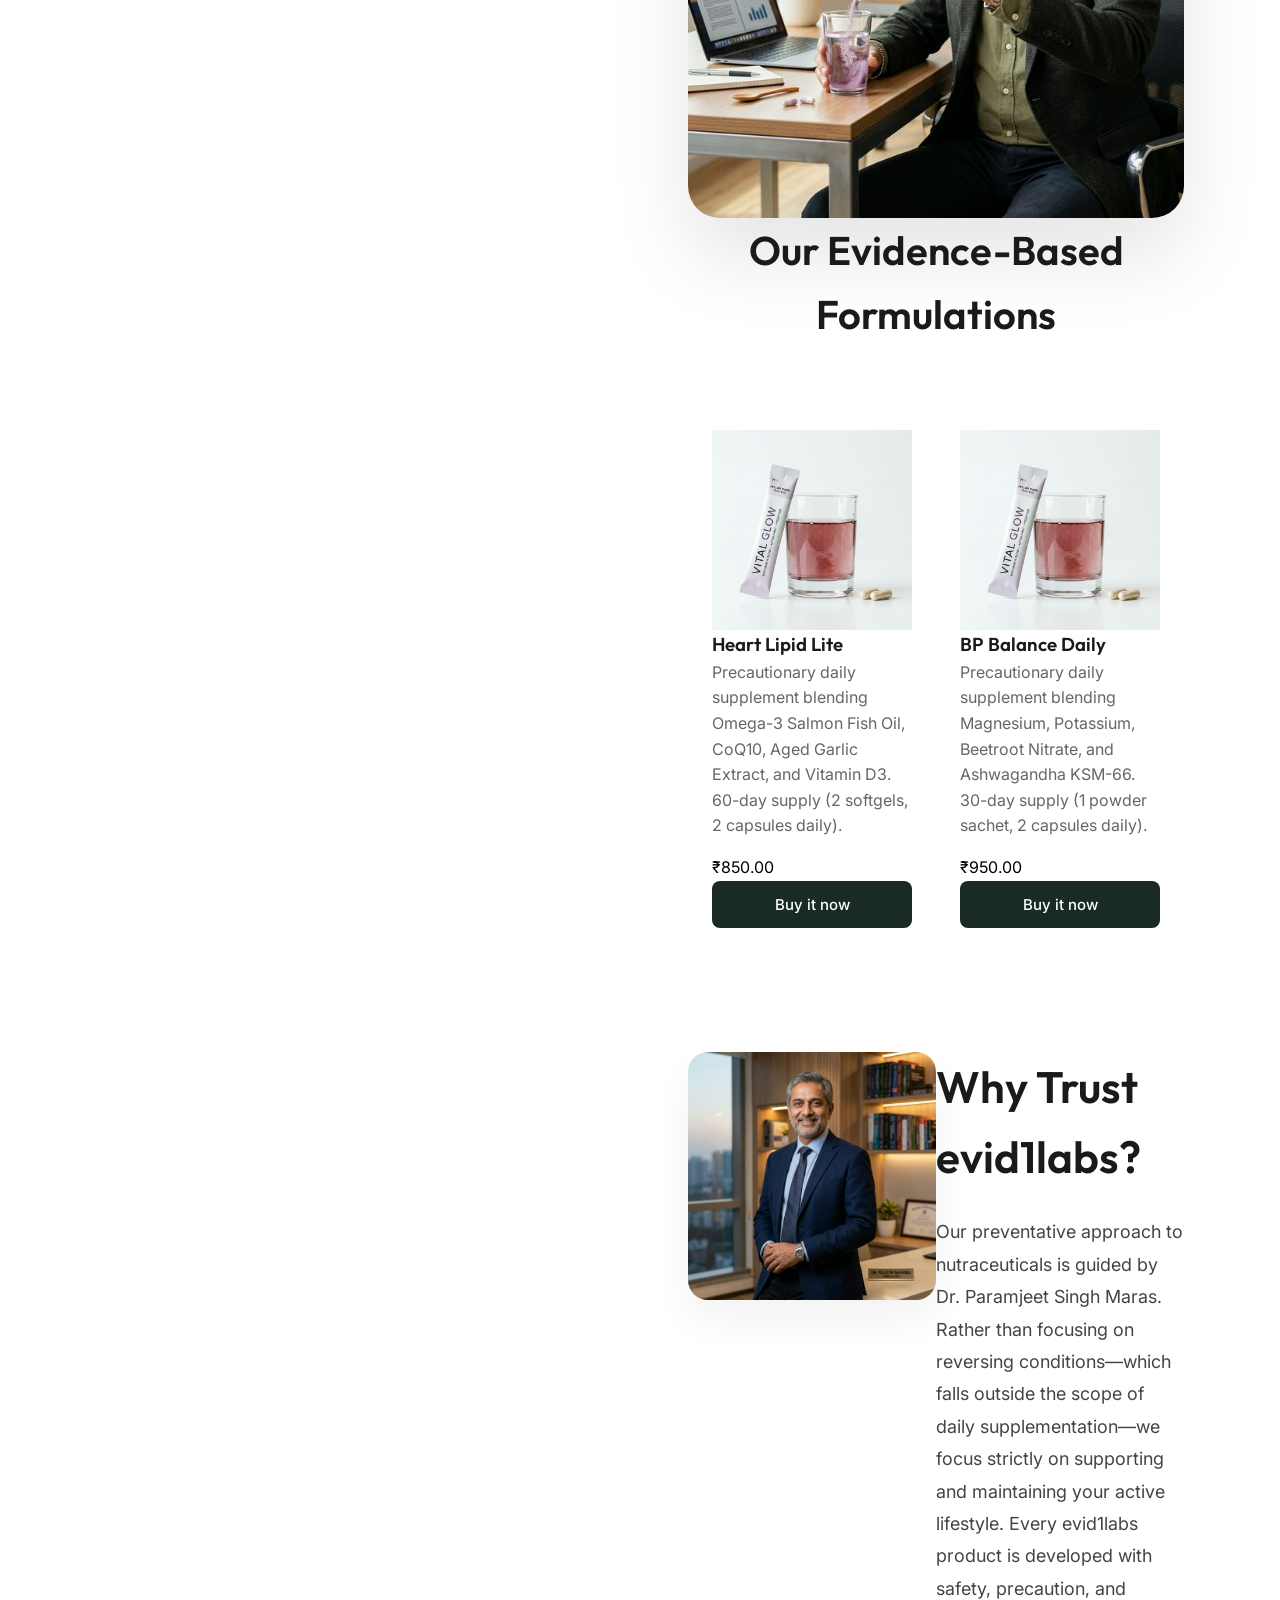
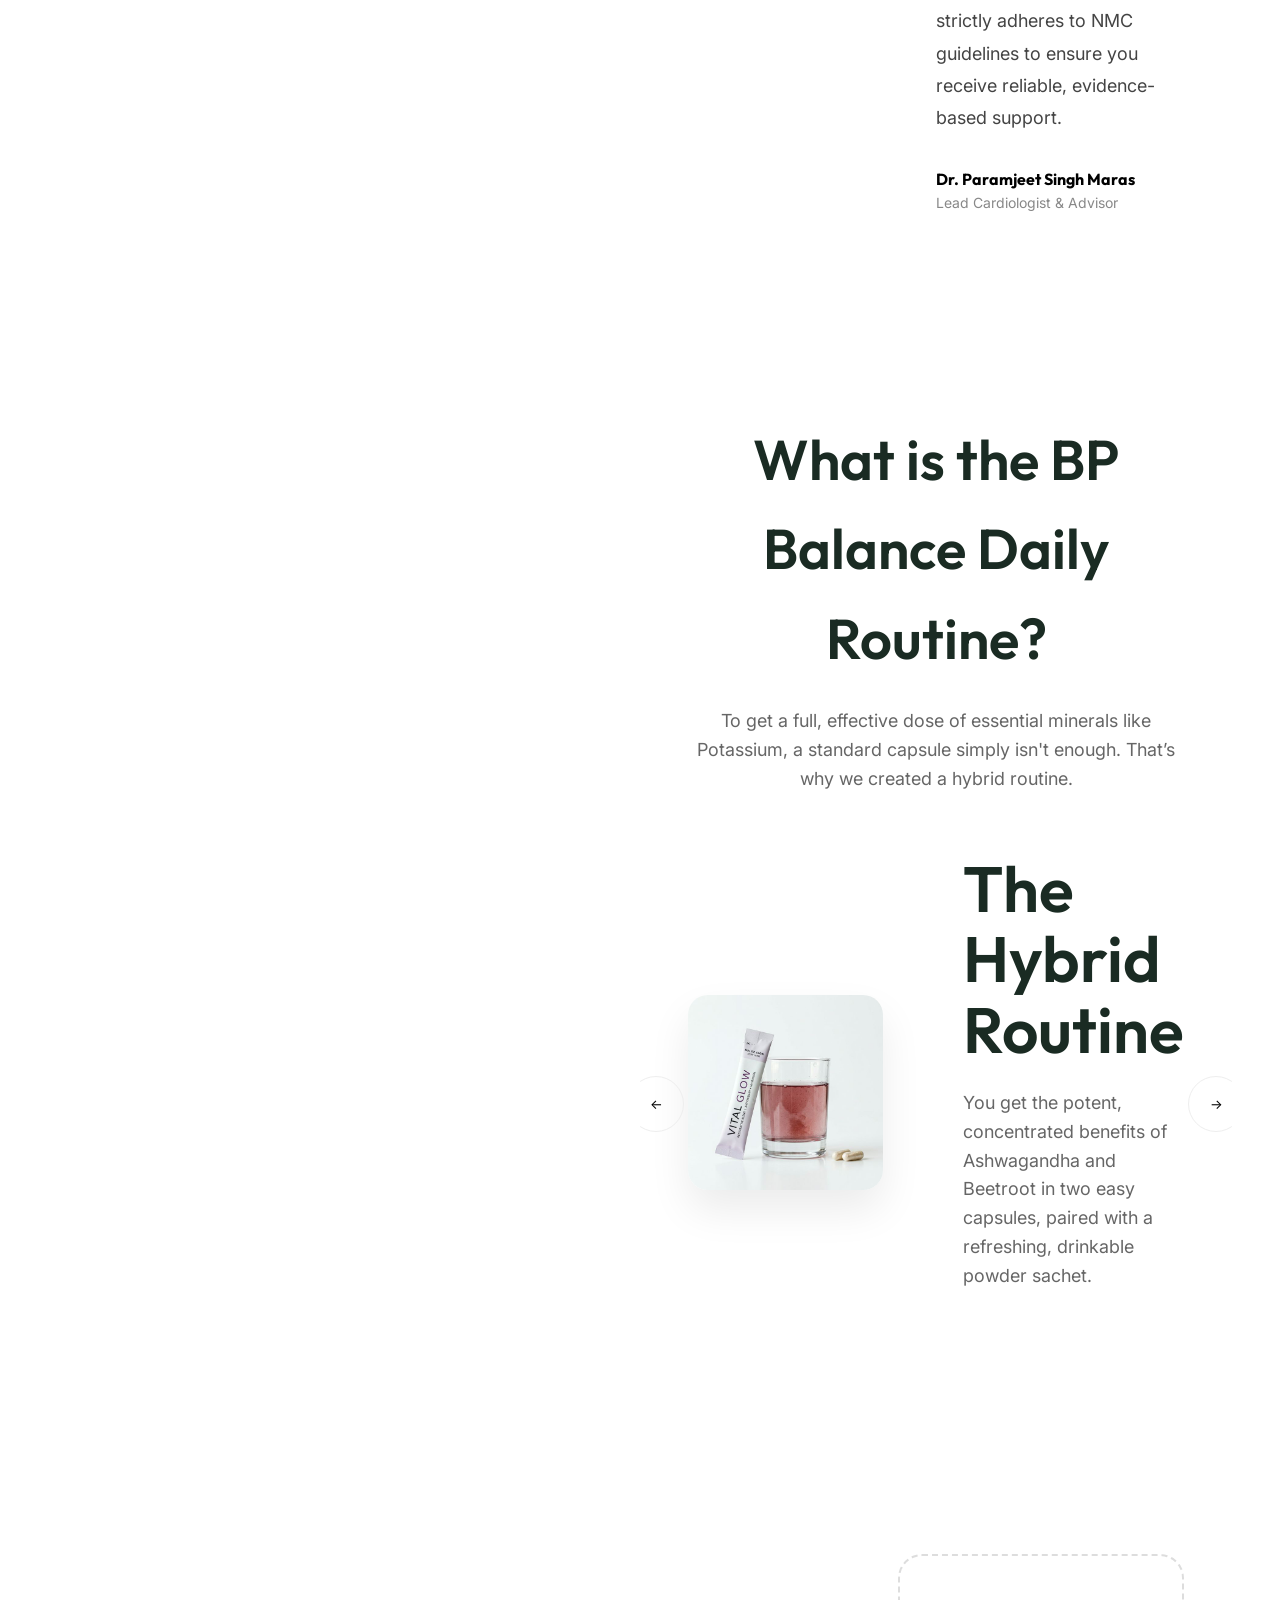
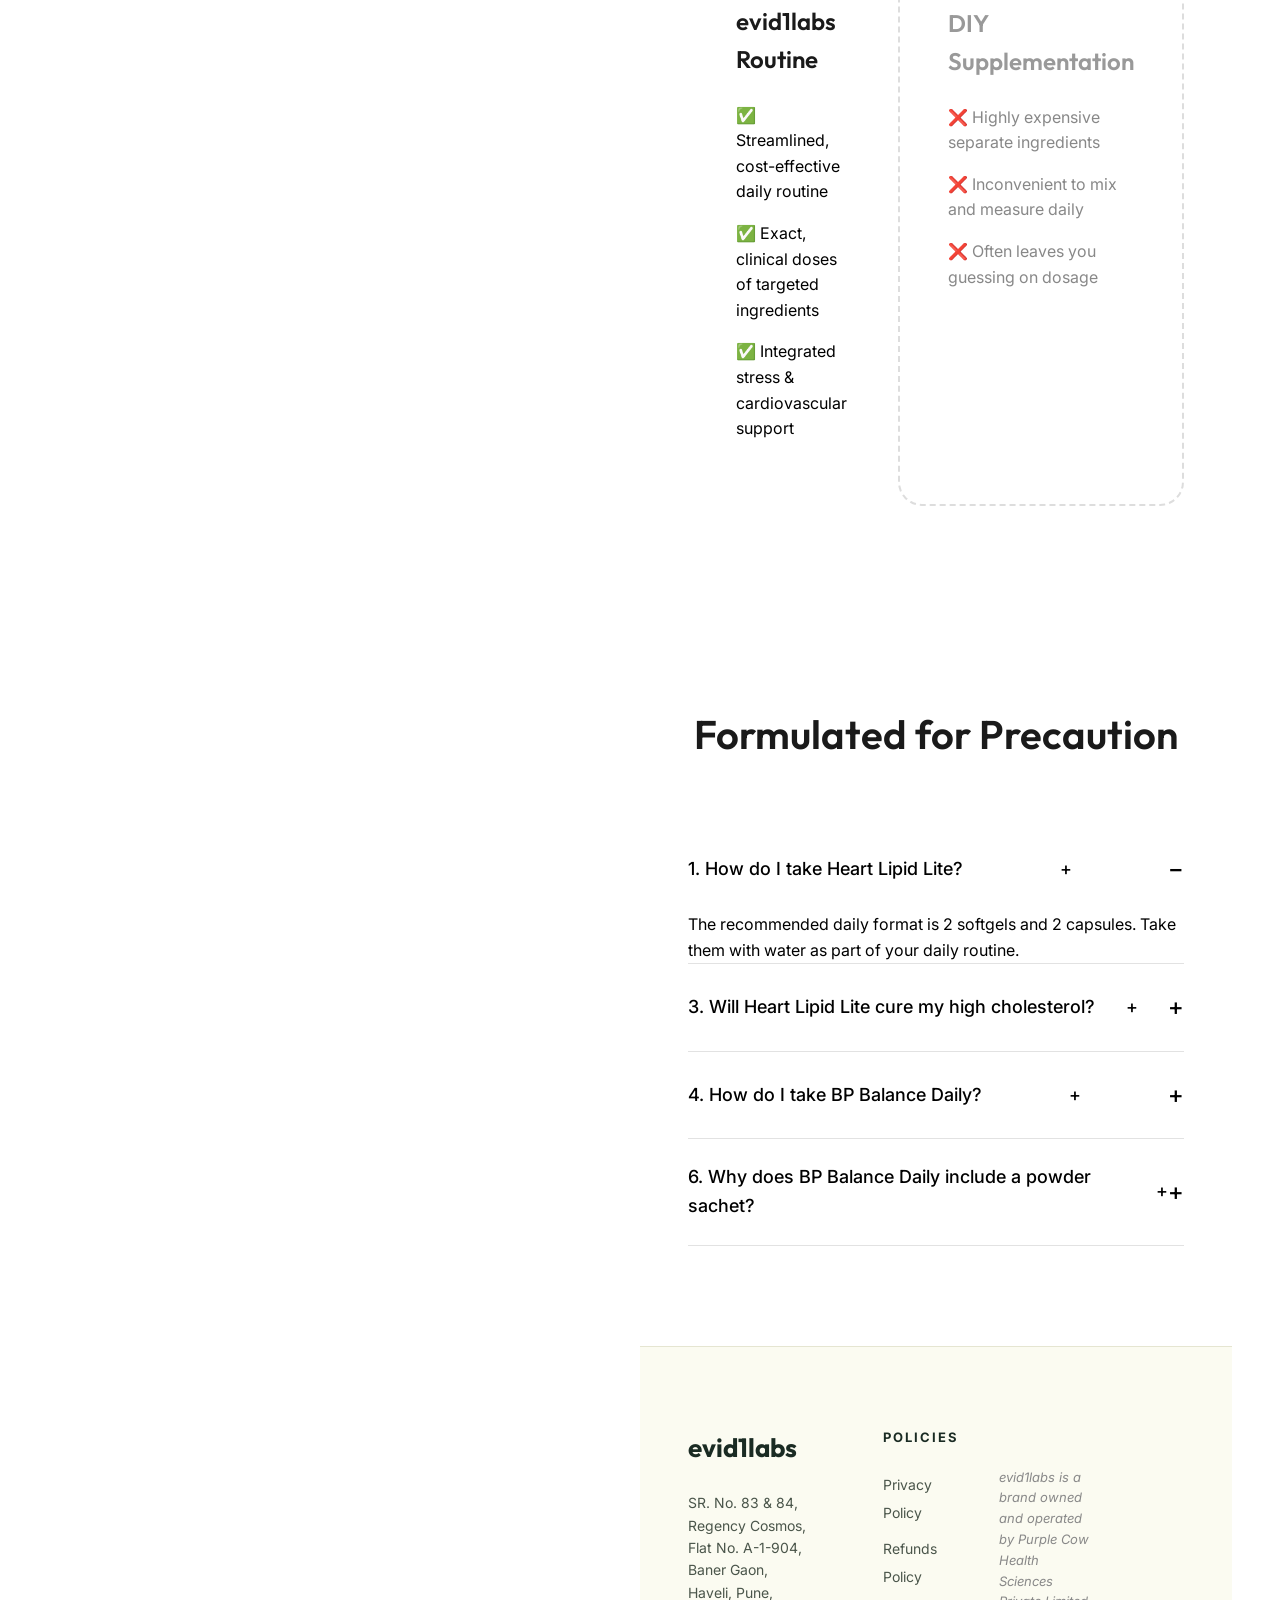
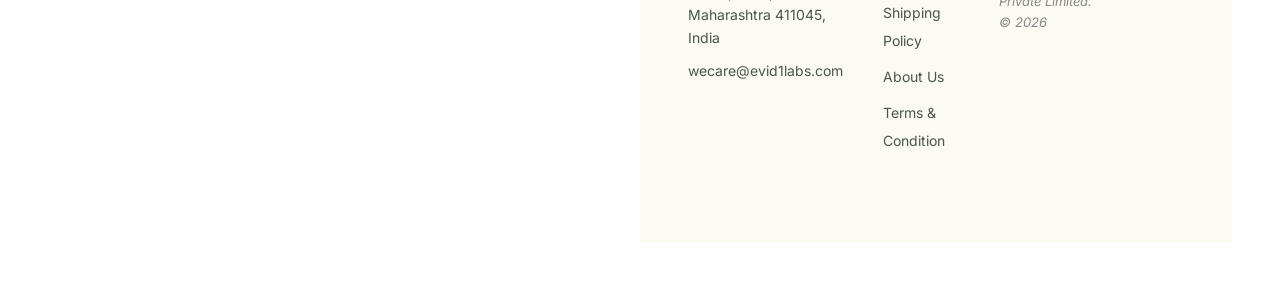
==== commit 1f6a89c4: "Complete Master Brief Overhaul: evid1labs Brand, Content, and New Sections" ====
--- a/index.html
+++ b/index.html
@@ -148,50 +148,108 @@
                             <summary class="accordion__header">Ingredients <span>+</span></summary>
                             <div class="accordion__content" style="padding: 10px 0;"><p>Natural fiber blend with green tea, fenugreek, and apple cider.</p></div>
                         </details>
-                        <details class="accordion__item">
-                            <summary class="accordion__header">Benefits <span>+</span></summary>
-                            <div class="accordion__content" style="padding: 10px 0;"><p>Sustainable weight loss and metabolic control.</p></div>
-                        </details>
-                    </div>
-
-                    <button class="btn btn-primary" onclick="addToCartMockup()" style="width: 100%; height: 56px; margin-top: 32px; border-radius: 8px;">ADD TO CART</button>
-                </div>
-            </div>
-        </section>
-
-        <!-- WHAT IS DAILY SALAD MIX (BENEFITS CAROUSEL) -->
+    <main>
+        <!-- HERO SECTION -->
+        <section class="hero-section">
+            <div class="container hero-grid">
+                <div class="hero-content">
+                    <span style="color: var(--primary-color); font-weight: 700; letter-spacing: 0.1em; text-transform: uppercase; font-size: 14px; margin-bottom: 16px; display: block;">WELLNESS REIMAGINED</span>
+                    <h1 class="hero-title">Precautionary Cardiovascular Support for Your Daily Routine.</h1>
+                    <p class="hero-subtitle">We are a precautionary nutraceutical company dedicated to your long-term wellness. Our formulations are designed to safely support and maintain your cardiovascular health, providing the daily assistance your body needs without the extremes of a pharmaceutical approach.</p>
+                    <div class="hero-actions">
+                        <a href="#products" class="btn btn-primary">Shop the Science</a>
+                    </div>
+                </div>
+                <div class="hero-image">
+                    <div class="hero-image-placeholder">
+                        <img src="assets/lifestyle_office_routine.png" alt="evid1labs Lifestyle" style="width: 100%; border-radius: 32px; box-shadow: 0 40px 80px rgba(0,0,0,0.1);">
+                    </div>
+                </div>
+            </div>
+        </section>
+
+        <!-- PRODUCTS SECTION -->
+        <section id="products" class="products-section">
+            <div class="container">
+                <div class="section-header" style="text-align: center; margin-bottom: 60px;">
+                    <h2 style="font-size: 40px;">Our Evidence-Based Formulations</h2>
+                </div>
+                
+                <div class="grid grid-cols-1 grid-cols-2 gap-xl">
+                    <!-- Product 1 -->
+                    <div class="product-card">
+                        <div class="product-image">
+                            <img src="assets/heart_lipid_lite_placeholder.png" alt="Heart Lipid Lite">
+                        </div>
+                        <div class="product-info">
+                            <h3 class="product-title">Heart Lipid Lite</h3>
+                            <p class="product-p" style="color: #666; margin-bottom: 16px;">Precautionary daily supplement blending Omega-3 Salmon Fish Oil, CoQ10, Aged Garlic Extract, and Vitamin D3. 60-day supply (2 softgels, 2 capsules daily).</p>
+                            <div class="product-price">₹850.00</div>
+                            <button class="btn btn-primary" style="width: 100%; border-radius: 8px;">Buy it now</button>
+                        </div>
+                    </div>
+
+                    <!-- Product 2 -->
+                    <div class="product-card">
+                        <div class="product-image">
+                            <img src="assets/product_breakdown_sachet.png" alt="BP Balance Daily">
+                        </div>
+                        <div class="product-info">
+                            <h3 class="product-title">BP Balance Daily</h3>
+                            <p class="product-p" style="color: #666; margin-bottom: 16px;">Precautionary daily supplement blending Magnesium, Potassium, Beetroot Nitrate, and Ashwagandha KSM-66. 30-day supply (1 powder sachet, 2 capsules daily).</p>
+                            <div class="product-price">₹950.00</div>
+                            <button class="btn btn-primary" style="width: 100%; border-radius: 8px;">Buy it now</button>
+                        </div>
+                    </div>
+                </div>
+            </div>
+        </section>
+
+        <!-- AUTHORITY SECTION -->
+        <section class="authority-section" style="background: var(--bg-soft); padding: 100px 0;">
+            <div class="container grid grid-cols-1 grid-cols-2 gap-xl align-center">
+                <div class="authority-image">
+                    <img src="assets/dr_paramjeet_singh.png" alt="Dr. Paramjeet Singh Maras" style="width: 100%; border-radius: 20px; box-shadow: 0 20px 40px rgba(0,0,0,0.05);">
+                </div>
+                <div class="authority-content">
+                    <h2 style="font-size: 44px; margin-bottom: 24px;">Why Trust evid1labs?</h2>
+                    <p style="font-size: 18px; color: #444; margin-bottom: 32px; line-height: 1.8;">Our preventative approach to nutraceuticals is guided by Dr. Paramjeet Singh Maras. Rather than focusing on reversing conditions—which falls outside the scope of daily supplementation—we focus strictly on supporting and maintaining your active lifestyle. Every evid1labs product is developed with safety, precaution, and strictly adheres to NMC guidelines to ensure you receive reliable, evidence-based support.</p>
+                    <div style="font-family: 'Outfit'; font-weight: 700; color: var(--primary-color);">Dr. Paramjeet Singh Maras</div>
+                    <div style="font-size: 14px; color: #888;">Lead Cardiologist & Advisor</div>
+                </div>
+            </div>
+        </section>
+
+        <!-- CORE BENEFITS -->
         <section class="benefits-carousel-section">
             <div class="container">
                 <div class="benefits-carousel__header">
-                    <h2 class="benefits-carousel__title">What is Daily Salad Mix?</h2>
-                    <p class="benefits-carousel__subtitle">Daily Salad Mix is a ready-to-mix, fiber supplement powder designed to give you the benefits of a filling, healthy salad in a quick, convenient form.</p>
+                    <h2 class="benefits-carousel__title">What is the BP Balance Daily Routine?</h2>
+                    <p class="benefits-carousel__subtitle">To get a full, effective dose of essential minerals like Potassium, a standard capsule simply isn't enough. That’s why we created a hybrid routine.</p>
                 </div>
 
                 <div class="benefits-carousel__container">
-                    <!-- Navigation Arrows moved outside slides -->
                     <button class="carousel-nav-btn prev-benefit" style="position: absolute; left: -60px; top: 50%; transform: translateY(-50%); z-index: 10;">←</button>
                     <button class="carousel-nav-btn next-benefit" style="position: absolute; right: -60px; top: 50%; transform: translateY(-50%); z-index: 10;">→</button>
                     
                     <div class="benefits-carousel__slides" id="benefitsSlides">
-                        <!-- Slide 1 -->
                         <div class="benefits-slide is-active">
                             <div class="benefits-slide__image">
-                                <img src="assets/salad_mix_woman_benefits.png" alt="Quick & Convenient">
+                                <img src="assets/product_breakdown_sachet.png" alt="Potent Capsules">
                             </div>
                             <div class="benefits-slide__content">
-                                <h3 class="benefits-slide__heading">Quick & <br>Convenient</h3>
-                                <p class="benefits-slide__description">Just mix with water before meals—no prep, no cooking, no hassle. Makes it easier to eat less without feeling deprived.</p>
+                                <h3 class="benefits-slide__heading">The Hybrid <br>Routine</h3>
+                                <p class="benefits-slide__description">You get the potent, concentrated benefits of Ashwagandha and Beetroot in two easy capsules, paired with a refreshing, drinkable powder sachet.</p>
                             </div>
                         </div>
 
-                        <!-- Slide 2 -->
                         <div class="benefits-slide">
                             <div class="benefits-slide__image">
-                                <img src="assets/salad_mix_ingredients_fiber.png" alt="Natural Fiber Blend">
+                                <img src="assets/lifestyle_office_routine.png" alt="Daily Habit">
                             </div>
                             <div class="benefits-slide__content">
-                                <h3 class="benefits-slide__heading">Natural <br>Fiber Blend</h3>
-                                <p class="benefits-slide__description">Combines soluble and insoluble fibers (resistant dextrin, inulin, and psyllium) that swell in your stomach to create lasting fullness.</p>
+                                <h3 class="benefits-slide__heading">Complete <br>Regimen</h3>
+                                <p class="benefits-slide__description">It delivers maximum-absorption Magnesium and Potassium. It’s a complete, supportive cardiovascular regimen in one daily habit.</p>
                             </div>
                         </div>
                     </div>
@@ -199,59 +257,78 @@
             </div>
         </section>
 
-        <!-- WHY TRUST US SECTION -->
-        <section class="doctor-section" style="background-color: #fff; padding: 100px 0;">
-            <div class="container grid grid-cols-2 gap-xl items-center">
-                <div class="doctor-image-wrapper">
-                    <img src="https://jaadudiet.com/cdn/shop/files/Why_Trust_Us.png?v=1708418044&width=1000" alt="Expert" class="doctor-image" style="box-shadow: 20px 20px 0px #eef6fc;">
-                </div>
-                <div class="doctor-info">
-                    <h2 style="font-size: 48px; margin-bottom: 24px;">Why Trust Us?</h2>
-                    <div style="font-size: 24px; font-weight: 700; color: #3b4260; margin-bottom: 16px;">Dr. Bimal Chhajer</div>
-                    <p style="font-size: 18px; line-height: 1.6; color: #666; margin-bottom: 32px;">Over three decades of medical experience guided by lifestyle-first approach.</p>
-                </div>
-            </div>
-        </section>
-    </div>
-
-    <!-- FOOTER -->
+        <!-- HYBRID DETAIL / COMPARISON -->
+        <section style="padding: 100px 0; background: #fff;">
+            <div class="container">
+                <div class="grid grid-cols-1 grid-cols-2 gap-xl">
+                    <div style="background: var(--bg-soft); padding: 48px; border-radius: 24px;">
+                        <h2 style="margin-bottom: 24px;">evid1labs Routine</h2>
+                        <ul style="list-style: none; padding: 0;">
+                            <li style="margin-bottom: 16px; display: flex; gap: 12px; align-items: center;">✅ Streamlined, cost-effective daily routine</li>
+                            <li style="margin-bottom: 16px; display: flex; gap: 12px; align-items: center;">✅ Exact, clinical doses of targeted ingredients</li>
+                            <li style="margin-bottom: 16px; display: flex; gap: 12px; align-items: center;">✅ Integrated stress & cardiovascular support</li>
+                        </ul>
+                    </div>
+                    <div style="padding: 48px; border-radius: 24px; border: 2px dashed #ddd;">
+                        <h2 style="margin-bottom: 24px; color: #999;">DIY Supplementation</h2>
+                        <ul style="list-style: none; padding: 0; color: #888;">
+                            <li style="margin-bottom: 16px;">❌ Highly expensive separate ingredients</li>
+                            <li style="margin-bottom: 16px;">❌ Inconvenient to mix and measure daily</li>
+                            <li style="margin-bottom: 16px;">❌ Often leaves you guessing on dosage</li>
+                        </ul>
+                    </div>
+                </div>
+            </div>
+        </section>
+
+        <!-- FAQ SECTION -->
+        <section class="faq-section" style="padding-bottom: 100px;">
+            <div class="container">
+                <h2 style="text-align: center; font-size: 40px; margin-bottom: 60px;">Formulated for Precaution</h2>
+                <div class="faq-grid" style="max-width: 800px; margin: 0 auto;">
+                    <details class="faq-item" open>
+                        <summary class="faq-question">1. How do I take Heart Lipid Lite? <span class="faq-icon">+</span></summary>
+                        <div class="faq-answer">The recommended daily format is 2 softgels and 2 capsules. Take them with water as part of your daily routine.</div>
+                    </details>
+                    <details class="faq-item">
+                        <summary class="faq-question">3. Will Heart Lipid Lite cure my high cholesterol? <span class="faq-icon">+</span></summary>
+                        <div class="faq-answer">No. This product is formulated to safely support and maintain cardiovascular wellness already within a normal range. It is a precautionary supplement and is not intended to diagnose, treat, cure, or prevent any disease.</div>
+                    </details>
+                    <details class="faq-item">
+                        <summary class="faq-question">4. How do I take BP Balance Daily? <span class="faq-icon">+</span></summary>
+                        <div class="faq-answer">The daily format consists of 2 capsules and 1 powder sachet. Mix the powder into water and take it alongside the capsules.</div>
+                    </details>
+                    <details class="faq-item">
+                        <summary class="faq-question">6. Why does BP Balance Daily include a powder sachet? <span class="faq-icon">+</span></summary>
+                        <div class="faq-answer">To effectively deliver a full 1,000 mg dose of Potassium, it is formatted as a drinkable powder, while the remaining ingredients like Ashwagandha and Beetroot nitrate are delivered via capsule.</div>
+                    </details>
+                </div>
+            </div>
+        </section>
+    </main>
+
     <footer class="footer">
-        <div class="container footer__grid">
+        <div class="container grid footer__grid">
             <div class="footer__column">
-                <div style="font-family: 'Outfit'; font-weight: 700; font-size: 26px; margin-bottom: 24px; color: #1a2b23;">evid1labs</div>
+                <div style="font-family: 'Outfit'; font-weight: 700; font-size: 26px; margin-bottom: 24px; color: var(--primary-color);">evid1labs</div>
                 <div class="footer__contact-info">
                     <p>SR. No. 83 & 84, Regency Cosmos,<br>Flat No. A-1-904, Baner Gaon,<br>Haveli, Pune, Maharashtra 411045,<br>India</p>
-                    <p style="margin-top: 20px;">+91 7400359700</p>
                     <p><a href="mailto:wecare@evid1labs.com" class="footer__link">wecare@evid1labs.com</a></p>
                 </div>
             </div>
-
             <div class="footer__column">
                 <h4 class="footer__column-title">Policies</h4>
-                <ul class="footer__link-list">
+                <ul class="footer__link-list" style="list-style: none; padding: 0;">
                     <li class="footer__link-item"><a href="#" class="footer__link">Privacy Policy</a></li>
                     <li class="footer__link-item"><a href="#" class="footer__link">Refunds Policy</a></li>
                     <li class="footer__link-item"><a href="#" class="footer__link">Shipping Policy</a></li>
-                    <li class="footer__link-item"><a href="about-preview.html" class="footer__link">About Us</a></li>
+                    <li class="footer__link-item"><a href="#" class="footer__link">About Us</a></li>
                     <li class="footer__link-item"><a href="#" class="footer__link">Terms & Condition</a></li>
                 </ul>
             </div>
-
             <div class="footer__column">
-                <div class="footer__disclaimer">
-                    evid1labs is a brand owned and operated<br>by Zenjeevani Healthtech Private Limited
-                </div>
-            </div>
-
-            <div class="footer__column">
-                <h4 class="footer__column-title">Follow Us</h4>
-                <div class="footer__socials">
-                    <a href="#" class="footer__social-icon" style="color: #000;">
-                        <svg width="24" height="24" viewBox="0 0 24 24" fill="currentColor"><path d="M12 2.163c3.204 0 3.584.012 4.85.07 3.252.148 4.771 1.691 4.919 4.919.058 1.265.069 1.645.069 4.849 0 3.205-.012 3.584-.069 4.849-.149 3.225-1.664 4.771-4.919 4.919-1.266.058-1.644.07-4.85.07-3.204 0-3.584-.012-4.849-.07-3.26-.149-4.771-1.699-4.919-4.92-.058-1.265-.07-1.644-.07-4.849 0-3.204.013-3.583.07-4.849.149-3.227 1.664-4.771 4.919-4.919 1.266-.057 1.645-.069 4.849-.069zm0-2.163c-3.259 0-3.667.014-4.947.072-4.358.2-6.78 2.618-6.98 6.98-.059 1.281-.073 1.689-.073 4.948 0 3.259.014 3.668.072 4.948.2 4.358 2.618 6.78 6.98 6.98 1.281.058 1.689.072 4.948.072 3.259 0 3.668-.014 4.948-.072 4.354-.2 6.782-2.618 6.979-6.98.059-1.28.073-1.689.073-4.948 0-3.259-.014-3.667-.072-4.947-.196-4.354-2.617-6.78-6.979-6.98-1.281-.059-1.69-.073-4.949-.073zm0 5.838c-3.403 0-6.162 2.759-6.162 6.162s2.759 6.163 6.162 6.163 6.162-2.759 6.162-6.163c0-3.403-2.759-6.162-6.162-6.162zm0 10.162c-2.209 0-4-1.79-4-4 0-2.209 1.791-4 4-4s4 1.791 4 4c0 2.21-1.791 4-4 4zm6.406-11.845c-.796 0-1.441.645-1.441 1.44s.645 1.44 1.441 1.44c.795 0 1.439-.645 1.439-1.44s-.644-1.44-1.439-1.44z"/></svg>
-                    </a>
-                    <a href="#" class="footer__social-icon" style="color: #000; margin-left: 15px;">
-                        <svg width="24" height="24" viewBox="0 0 24 24" fill="currentColor"><path d="M19.615 3.184c-3.604-.246-11.631-.245-15.23 0-3.897.266-4.356 2.62-4.385 8.816.029 6.185.484 8.549 4.385 8.816 3.6.245 11.626.246 15.23 0 3.897-.266 4.356-2.62 4.385-8.816-.029-6.185-.484-8.549-4.385-8.816zm-10.615 12.816v-8l8 3.993-8 4.007z"/></svg>
-                    </a>
+                <div class="footer__disclaimer" style="margin-top: 40px; font-size: 13px; line-height: 1.6; color: #888; font-style: italic;">
+                    evid1labs is a brand owned and operated<br>by Purple Cow Health Sciences Private Limited. © 2026
                 </div>
             </div>
         </div>
--- a/assets/style.css
+++ b/assets/style.css
@@ -41,24 +41,23 @@
 }
 
 * {
-  box-sizing: border-box;
   margin: 0;
   padding: 0;
+  box-sizing: border-box;
 }
 
 body {
-  font-family: var(--font-body);
-  color: var(--color-text-main);
-  line-height: 1.5;
-  background-color: var(--color-bg);
+  font-family: 'Inter', sans-serif;
+  color: var(--text-dark);
+  line-height: 1.6;
+  background-color: var(--bg-light);
   -webkit-font-smoothing: antialiased;
 }
 
-h1, h2, h3, h4, h5, h6 {
-  font-family: var(--font-heading);
-  font-weight: 500;
-  line-height: 1.1;
-  letter-spacing: -0.02em;
+h1, h2, h3, h4, .brand-font {
+  font-family: 'Outfit', sans-serif;
+  font-weight: 600;
+  color: #1a1a1a;
 }
 
 a {
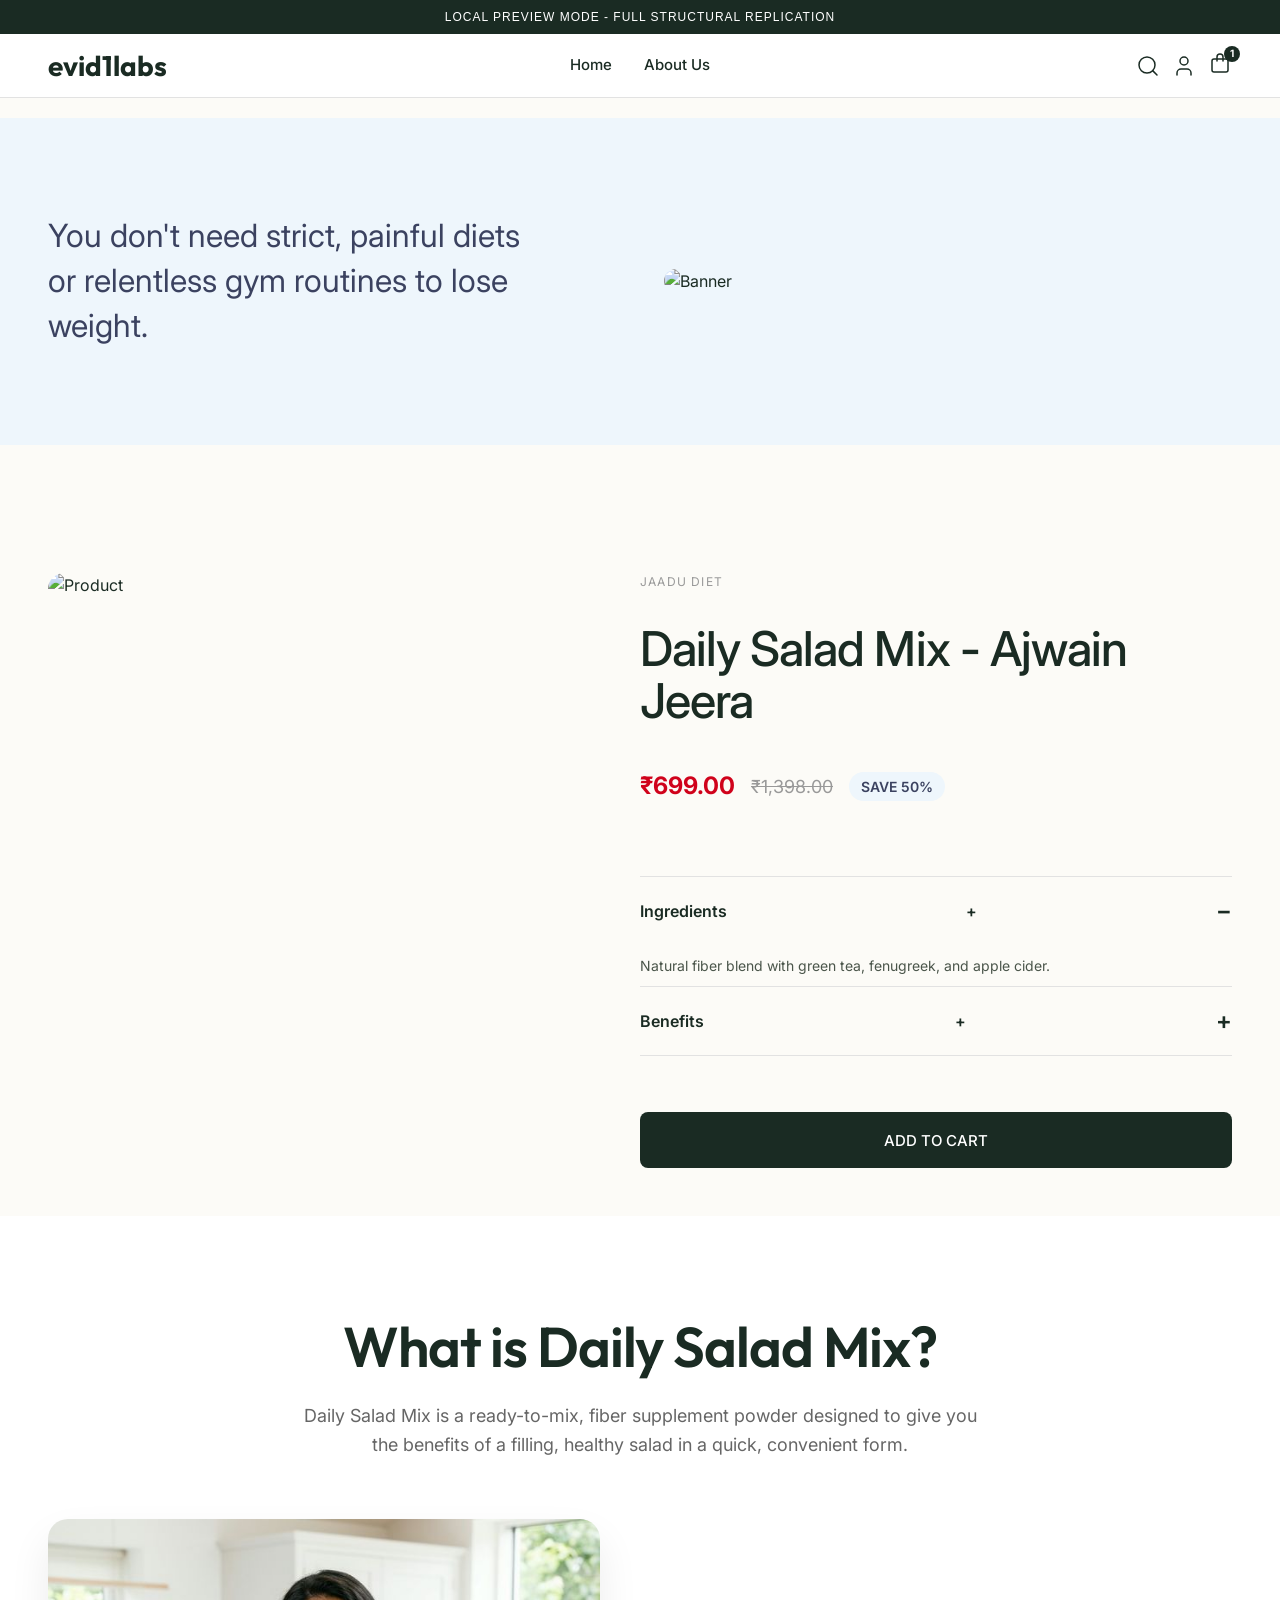
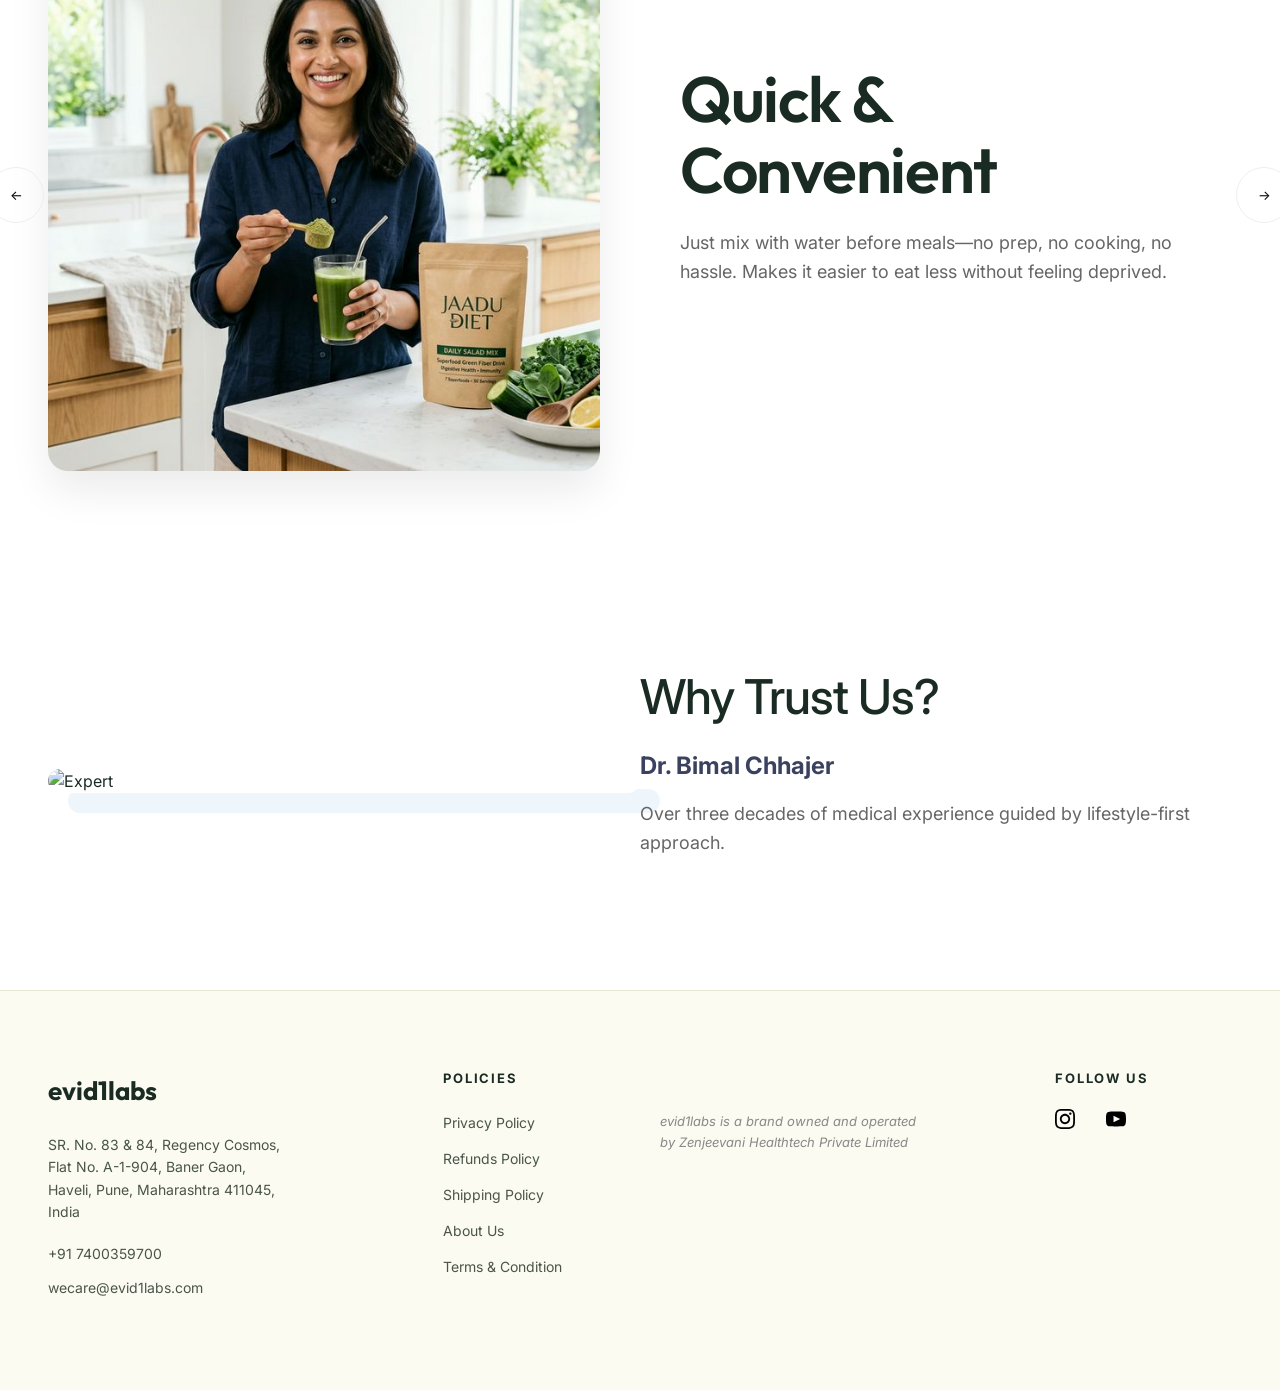
==== commit e7831c63: "Fix cart bubble visibility and implement product carousel interactivity" ====
--- a/index.html
+++ b/index.html
@@ -61,6 +61,12 @@
                 <div class="header__icon account-icon">
                     <svg width="24" height="24" viewBox="0 0 24 24" fill="none" stroke="currentColor" stroke-width="1.5" stroke-linecap="round" stroke-linejoin="round"><path d="M19 21v-2a4 4 0 0 0-4-4H9a4 4 0 0 0-4 4v2"/><circle cx="12" cy="7" r="4"/></svg>
                 </div>
+                <div class="header__icon cart-icon">
+                    <div style="position: relative;">
+                        <svg width="24" height="24" viewBox="0 0 24 24" fill="none" stroke="currentColor" stroke-width="1.5" stroke-linecap="round" stroke-linejoin="round"><path d="M4 10a2 2 0 0 1 2-2h12a2 2 0 0 1 2 2v9a2 2 0 0 1-2 2H6a2 2 0 0 1-2-2v-9Z"/><path d="M9 10V6a3 3 0 0 1 6 0v4"/></svg>
+                        <span class="cart-count-bubble">1</span>
+                    </div>
+                </div>
             </div>
         </div>
 
@@ -148,108 +154,50 @@
                             <summary class="accordion__header">Ingredients <span>+</span></summary>
                             <div class="accordion__content" style="padding: 10px 0;"><p>Natural fiber blend with green tea, fenugreek, and apple cider.</p></div>
                         </details>
-    <main>
-        <!-- HERO SECTION -->
-        <section class="hero-section">
-            <div class="container hero-grid">
-                <div class="hero-content">
-                    <span style="color: var(--primary-color); font-weight: 700; letter-spacing: 0.1em; text-transform: uppercase; font-size: 14px; margin-bottom: 16px; display: block;">WELLNESS REIMAGINED</span>
-                    <h1 class="hero-title">Precautionary Cardiovascular Support for Your Daily Routine.</h1>
-                    <p class="hero-subtitle">We are a precautionary nutraceutical company dedicated to your long-term wellness. Our formulations are designed to safely support and maintain your cardiovascular health, providing the daily assistance your body needs without the extremes of a pharmaceutical approach.</p>
-                    <div class="hero-actions">
-                        <a href="#products" class="btn btn-primary">Shop the Science</a>
+                        <details class="accordion__item">
+                            <summary class="accordion__header">Benefits <span>+</span></summary>
+                            <div class="accordion__content" style="padding: 10px 0;"><p>Sustainable weight loss and metabolic control.</p></div>
+                        </details>
                     </div>
-                </div>
-                <div class="hero-image">
-                    <div class="hero-image-placeholder">
-                        <img src="assets/lifestyle_office_routine.png" alt="evid1labs Lifestyle" style="width: 100%; border-radius: 32px; box-shadow: 0 40px 80px rgba(0,0,0,0.1);">
-                    </div>
+
+                    <button class="btn btn-primary" onclick="addToCartMockup()" style="width: 100%; height: 56px; margin-top: 32px; border-radius: 8px;">ADD TO CART</button>
                 </div>
             </div>
         </section>
 
-        <!-- PRODUCTS SECTION -->
-        <section id="products" class="products-section">
-            <div class="container">
-                <div class="section-header" style="text-align: center; margin-bottom: 60px;">
-                    <h2 style="font-size: 40px;">Our Evidence-Based Formulations</h2>
-                </div>
-                
-                <div class="grid grid-cols-1 grid-cols-2 gap-xl">
-                    <!-- Product 1 -->
-                    <div class="product-card">
-                        <div class="product-image">
-                            <img src="assets/heart_lipid_lite_placeholder.png" alt="Heart Lipid Lite">
-                        </div>
-                        <div class="product-info">
-                            <h3 class="product-title">Heart Lipid Lite</h3>
-                            <p class="product-p" style="color: #666; margin-bottom: 16px;">Precautionary daily supplement blending Omega-3 Salmon Fish Oil, CoQ10, Aged Garlic Extract, and Vitamin D3. 60-day supply (2 softgels, 2 capsules daily).</p>
-                            <div class="product-price">₹850.00</div>
-                            <button class="btn btn-primary" style="width: 100%; border-radius: 8px;">Buy it now</button>
-                        </div>
-                    </div>
-
-                    <!-- Product 2 -->
-                    <div class="product-card">
-                        <div class="product-image">
-                            <img src="assets/product_breakdown_sachet.png" alt="BP Balance Daily">
-                        </div>
-                        <div class="product-info">
-                            <h3 class="product-title">BP Balance Daily</h3>
-                            <p class="product-p" style="color: #666; margin-bottom: 16px;">Precautionary daily supplement blending Magnesium, Potassium, Beetroot Nitrate, and Ashwagandha KSM-66. 30-day supply (1 powder sachet, 2 capsules daily).</p>
-                            <div class="product-price">₹950.00</div>
-                            <button class="btn btn-primary" style="width: 100%; border-radius: 8px;">Buy it now</button>
-                        </div>
-                    </div>
-                </div>
-            </div>
-        </section>
-
-        <!-- AUTHORITY SECTION -->
-        <section class="authority-section" style="background: var(--bg-soft); padding: 100px 0;">
-            <div class="container grid grid-cols-1 grid-cols-2 gap-xl align-center">
-                <div class="authority-image">
-                    <img src="assets/dr_paramjeet_singh.png" alt="Dr. Paramjeet Singh Maras" style="width: 100%; border-radius: 20px; box-shadow: 0 20px 40px rgba(0,0,0,0.05);">
-                </div>
-                <div class="authority-content">
-                    <h2 style="font-size: 44px; margin-bottom: 24px;">Why Trust evid1labs?</h2>
-                    <p style="font-size: 18px; color: #444; margin-bottom: 32px; line-height: 1.8;">Our preventative approach to nutraceuticals is guided by Dr. Paramjeet Singh Maras. Rather than focusing on reversing conditions—which falls outside the scope of daily supplementation—we focus strictly on supporting and maintaining your active lifestyle. Every evid1labs product is developed with safety, precaution, and strictly adheres to NMC guidelines to ensure you receive reliable, evidence-based support.</p>
-                    <div style="font-family: 'Outfit'; font-weight: 700; color: var(--primary-color);">Dr. Paramjeet Singh Maras</div>
-                    <div style="font-size: 14px; color: #888;">Lead Cardiologist & Advisor</div>
-                </div>
-            </div>
-        </section>
-
-        <!-- CORE BENEFITS -->
+        <!-- WHAT IS DAILY SALAD MIX (BENEFITS CAROUSEL) -->
         <section class="benefits-carousel-section">
             <div class="container">
                 <div class="benefits-carousel__header">
-                    <h2 class="benefits-carousel__title">What is the BP Balance Daily Routine?</h2>
-                    <p class="benefits-carousel__subtitle">To get a full, effective dose of essential minerals like Potassium, a standard capsule simply isn't enough. That’s why we created a hybrid routine.</p>
+                    <h2 class="benefits-carousel__title">What is Daily Salad Mix?</h2>
+                    <p class="benefits-carousel__subtitle">Daily Salad Mix is a ready-to-mix, fiber supplement powder designed to give you the benefits of a filling, healthy salad in a quick, convenient form.</p>
                 </div>
 
                 <div class="benefits-carousel__container">
+                    <!-- Navigation Arrows moved outside slides -->
                     <button class="carousel-nav-btn prev-benefit" style="position: absolute; left: -60px; top: 50%; transform: translateY(-50%); z-index: 10;">←</button>
                     <button class="carousel-nav-btn next-benefit" style="position: absolute; right: -60px; top: 50%; transform: translateY(-50%); z-index: 10;">→</button>
                     
                     <div class="benefits-carousel__slides" id="benefitsSlides">
+                        <!-- Slide 1 -->
                         <div class="benefits-slide is-active">
                             <div class="benefits-slide__image">
-                                <img src="assets/product_breakdown_sachet.png" alt="Potent Capsules">
+                                <img src="assets/salad_mix_woman_benefits.png" alt="Quick & Convenient">
                             </div>
                             <div class="benefits-slide__content">
-                                <h3 class="benefits-slide__heading">The Hybrid <br>Routine</h3>
-                                <p class="benefits-slide__description">You get the potent, concentrated benefits of Ashwagandha and Beetroot in two easy capsules, paired with a refreshing, drinkable powder sachet.</p>
+                                <h3 class="benefits-slide__heading">Quick & <br>Convenient</h3>
+                                <p class="benefits-slide__description">Just mix with water before meals—no prep, no cooking, no hassle. Makes it easier to eat less without feeling deprived.</p>
                             </div>
                         </div>
 
+                        <!-- Slide 2 -->
                         <div class="benefits-slide">
                             <div class="benefits-slide__image">
-                                <img src="assets/lifestyle_office_routine.png" alt="Daily Habit">
+                                <img src="assets/salad_mix_ingredients_fiber.png" alt="Natural Fiber Blend">
                             </div>
                             <div class="benefits-slide__content">
-                                <h3 class="benefits-slide__heading">Complete <br>Regimen</h3>
-                                <p class="benefits-slide__description">It delivers maximum-absorption Magnesium and Potassium. It’s a complete, supportive cardiovascular regimen in one daily habit.</p>
+                                <h3 class="benefits-slide__heading">Natural <br>Fiber Blend</h3>
+                                <p class="benefits-slide__description">Combines soluble and insoluble fibers (resistant dextrin, inulin, and psyllium) that swell in your stomach to create lasting fullness.</p>
                             </div>
                         </div>
                     </div>
@@ -257,78 +205,59 @@
             </div>
         </section>
 
-        <!-- HYBRID DETAIL / COMPARISON -->
-        <section style="padding: 100px 0; background: #fff;">
-            <div class="container">
-                <div class="grid grid-cols-1 grid-cols-2 gap-xl">
-                    <div style="background: var(--bg-soft); padding: 48px; border-radius: 24px;">
-                        <h2 style="margin-bottom: 24px;">evid1labs Routine</h2>
-                        <ul style="list-style: none; padding: 0;">
-                            <li style="margin-bottom: 16px; display: flex; gap: 12px; align-items: center;">✅ Streamlined, cost-effective daily routine</li>
-                            <li style="margin-bottom: 16px; display: flex; gap: 12px; align-items: center;">✅ Exact, clinical doses of targeted ingredients</li>
-                            <li style="margin-bottom: 16px; display: flex; gap: 12px; align-items: center;">✅ Integrated stress & cardiovascular support</li>
-                        </ul>
-                    </div>
-                    <div style="padding: 48px; border-radius: 24px; border: 2px dashed #ddd;">
-                        <h2 style="margin-bottom: 24px; color: #999;">DIY Supplementation</h2>
-                        <ul style="list-style: none; padding: 0; color: #888;">
-                            <li style="margin-bottom: 16px;">❌ Highly expensive separate ingredients</li>
-                            <li style="margin-bottom: 16px;">❌ Inconvenient to mix and measure daily</li>
-                            <li style="margin-bottom: 16px;">❌ Often leaves you guessing on dosage</li>
-                        </ul>
-                    </div>
+        <!-- WHY TRUST US SECTION -->
+        <section class="doctor-section" style="background-color: #fff; padding: 100px 0;">
+            <div class="container grid grid-cols-2 gap-xl items-center">
+                <div class="doctor-image-wrapper">
+                    <img src="https://jaadudiet.com/cdn/shop/files/Why_Trust_Us.png?v=1708418044&width=1000" alt="Expert" class="doctor-image" style="box-shadow: 20px 20px 0px #eef6fc;">
+                </div>
+                <div class="doctor-info">
+                    <h2 style="font-size: 48px; margin-bottom: 24px;">Why Trust Us?</h2>
+                    <div style="font-size: 24px; font-weight: 700; color: #3b4260; margin-bottom: 16px;">Dr. Bimal Chhajer</div>
+                    <p style="font-size: 18px; line-height: 1.6; color: #666; margin-bottom: 32px;">Over three decades of medical experience guided by lifestyle-first approach.</p>
                 </div>
             </div>
         </section>
-
-        <!-- FAQ SECTION -->
-        <section class="faq-section" style="padding-bottom: 100px;">
-            <div class="container">
-                <h2 style="text-align: center; font-size: 40px; margin-bottom: 60px;">Formulated for Precaution</h2>
-                <div class="faq-grid" style="max-width: 800px; margin: 0 auto;">
-                    <details class="faq-item" open>
-                        <summary class="faq-question">1. How do I take Heart Lipid Lite? <span class="faq-icon">+</span></summary>
-                        <div class="faq-answer">The recommended daily format is 2 softgels and 2 capsules. Take them with water as part of your daily routine.</div>
-                    </details>
-                    <details class="faq-item">
-                        <summary class="faq-question">3. Will Heart Lipid Lite cure my high cholesterol? <span class="faq-icon">+</span></summary>
-                        <div class="faq-answer">No. This product is formulated to safely support and maintain cardiovascular wellness already within a normal range. It is a precautionary supplement and is not intended to diagnose, treat, cure, or prevent any disease.</div>
-                    </details>
-                    <details class="faq-item">
-                        <summary class="faq-question">4. How do I take BP Balance Daily? <span class="faq-icon">+</span></summary>
-                        <div class="faq-answer">The daily format consists of 2 capsules and 1 powder sachet. Mix the powder into water and take it alongside the capsules.</div>
-                    </details>
-                    <details class="faq-item">
-                        <summary class="faq-question">6. Why does BP Balance Daily include a powder sachet? <span class="faq-icon">+</span></summary>
-                        <div class="faq-answer">To effectively deliver a full 1,000 mg dose of Potassium, it is formatted as a drinkable powder, while the remaining ingredients like Ashwagandha and Beetroot nitrate are delivered via capsule.</div>
-                    </details>
-                </div>
-            </div>
-        </section>
-    </main>
-
+    </div>
+
+    <!-- FOOTER -->
     <footer class="footer">
-        <div class="container grid footer__grid">
+        <div class="container footer__grid">
             <div class="footer__column">
-                <div style="font-family: 'Outfit'; font-weight: 700; font-size: 26px; margin-bottom: 24px; color: var(--primary-color);">evid1labs</div>
+                <div style="font-family: 'Outfit'; font-weight: 700; font-size: 26px; margin-bottom: 24px; color: #1a2b23;">evid1labs</div>
                 <div class="footer__contact-info">
                     <p>SR. No. 83 & 84, Regency Cosmos,<br>Flat No. A-1-904, Baner Gaon,<br>Haveli, Pune, Maharashtra 411045,<br>India</p>
+                    <p style="margin-top: 20px;">+91 7400359700</p>
                     <p><a href="mailto:wecare@evid1labs.com" class="footer__link">wecare@evid1labs.com</a></p>
                 </div>
             </div>
+
             <div class="footer__column">
                 <h4 class="footer__column-title">Policies</h4>
-                <ul class="footer__link-list" style="list-style: none; padding: 0;">
+                <ul class="footer__link-list">
                     <li class="footer__link-item"><a href="#" class="footer__link">Privacy Policy</a></li>
                     <li class="footer__link-item"><a href="#" class="footer__link">Refunds Policy</a></li>
                     <li class="footer__link-item"><a href="#" class="footer__link">Shipping Policy</a></li>
-                    <li class="footer__link-item"><a href="#" class="footer__link">About Us</a></li>
+                    <li class="footer__link-item"><a href="about-preview.html" class="footer__link">About Us</a></li>
                     <li class="footer__link-item"><a href="#" class="footer__link">Terms & Condition</a></li>
                 </ul>
             </div>
+
             <div class="footer__column">
-                <div class="footer__disclaimer" style="margin-top: 40px; font-size: 13px; line-height: 1.6; color: #888; font-style: italic;">
-                    evid1labs is a brand owned and operated<br>by Purple Cow Health Sciences Private Limited. © 2026
+                <div class="footer__disclaimer">
+                    evid1labs is a brand owned and operated<br>by Zenjeevani Healthtech Private Limited
+                </div>
+            </div>
+
+            <div class="footer__column">
+                <h4 class="footer__column-title">Follow Us</h4>
+                <div class="footer__socials">
+                    <a href="#" class="footer__social-icon" style="color: #000;">
+                        <svg width="24" height="24" viewBox="0 0 24 24" fill="currentColor"><path d="M12 2.163c3.204 0 3.584.012 4.85.07 3.252.148 4.771 1.691 4.919 4.919.058 1.265.069 1.645.069 4.849 0 3.205-.012 3.584-.069 4.849-.149 3.225-1.664 4.771-4.919 4.919-1.266.058-1.644.07-4.85.07-3.204 0-3.584-.012-4.849-.07-3.26-.149-4.771-1.699-4.919-4.92-.058-1.265-.07-1.644-.07-4.849 0-3.204.013-3.583.07-4.849.149-3.227 1.664-4.771 4.919-4.919 1.266-.057 1.645-.069 4.849-.069zm0-2.163c-3.259 0-3.667.014-4.947.072-4.358.2-6.78 2.618-6.98 6.98-.059 1.281-.073 1.689-.073 4.948 0 3.259.014 3.668.072 4.948.2 4.358 2.618 6.78 6.98 6.98 1.281.058 1.689.072 4.948.072 3.259 0 3.668-.014 4.948-.072 4.354-.2 6.782-2.618 6.979-6.98.059-1.28.073-1.689.073-4.948 0-3.259-.014-3.667-.072-4.947-.196-4.354-2.617-6.78-6.979-6.98-1.281-.059-1.69-.073-4.949-.073zm0 5.838c-3.403 0-6.162 2.759-6.162 6.162s2.759 6.163 6.162 6.163 6.162-2.759 6.162-6.163c0-3.403-2.759-6.162-6.162-6.162zm0 10.162c-2.209 0-4-1.79-4-4 0-2.209 1.791-4 4-4s4 1.791 4 4c0 2.21-1.791 4-4 4zm6.406-11.845c-.796 0-1.441.645-1.441 1.44s.645 1.44 1.441 1.44c.795 0 1.439-.645 1.439-1.44s-.644-1.44-1.439-1.44z"/></svg>
+                    </a>
+                    <a href="#" class="footer__social-icon" style="color: #000; margin-left: 15px;">
+                        <svg width="24" height="24" viewBox="0 0 24 24" fill="currentColor"><path d="M19.615 3.184c-3.604-.246-11.631-.245-15.23 0-3.897.266-4.356 2.62-4.385 8.816.029 6.185.484 8.549 4.385 8.816 3.6.245 11.626.246 15.23 0 3.897-.266 4.356-2.62 4.385-8.816-.029-6.185-.484-8.549-4.385-8.816zm-10.615 12.816v-8l8 3.993-8 4.007z"/></svg>
+                    </a>
                 </div>
             </div>
         </div>
--- a/assets/style.css
+++ b/assets/style.css
@@ -41,23 +41,24 @@
 }
 
 * {
+  box-sizing: border-box;
   margin: 0;
   padding: 0;
-  box-sizing: border-box;
 }
 
 body {
-  font-family: 'Inter', sans-serif;
-  color: var(--text-dark);
-  line-height: 1.6;
-  background-color: var(--bg-light);
+  font-family: var(--font-body);
+  color: var(--color-text-main);
+  line-height: 1.5;
+  background-color: var(--color-bg);
   -webkit-font-smoothing: antialiased;
 }
 
-h1, h2, h3, h4, .brand-font {
-  font-family: 'Outfit', sans-serif;
-  font-weight: 600;
-  color: #1a1a1a;
+h1, h2, h3, h4, h5, h6 {
+  font-family: var(--font-heading);
+  font-weight: 500;
+  line-height: 1.1;
+  letter-spacing: -0.02em;
 }
 
 a {
@@ -246,6 +247,11 @@
   justify-content: center;
 }
 
+.cart-count-bubble:empty,
+.cart-count-bubble[data-count="0"] {
+  display: none !important;
+}
+
 /* Mobile Menu Drawer */
 .mobile-menu-drawer {
   position: fixed;
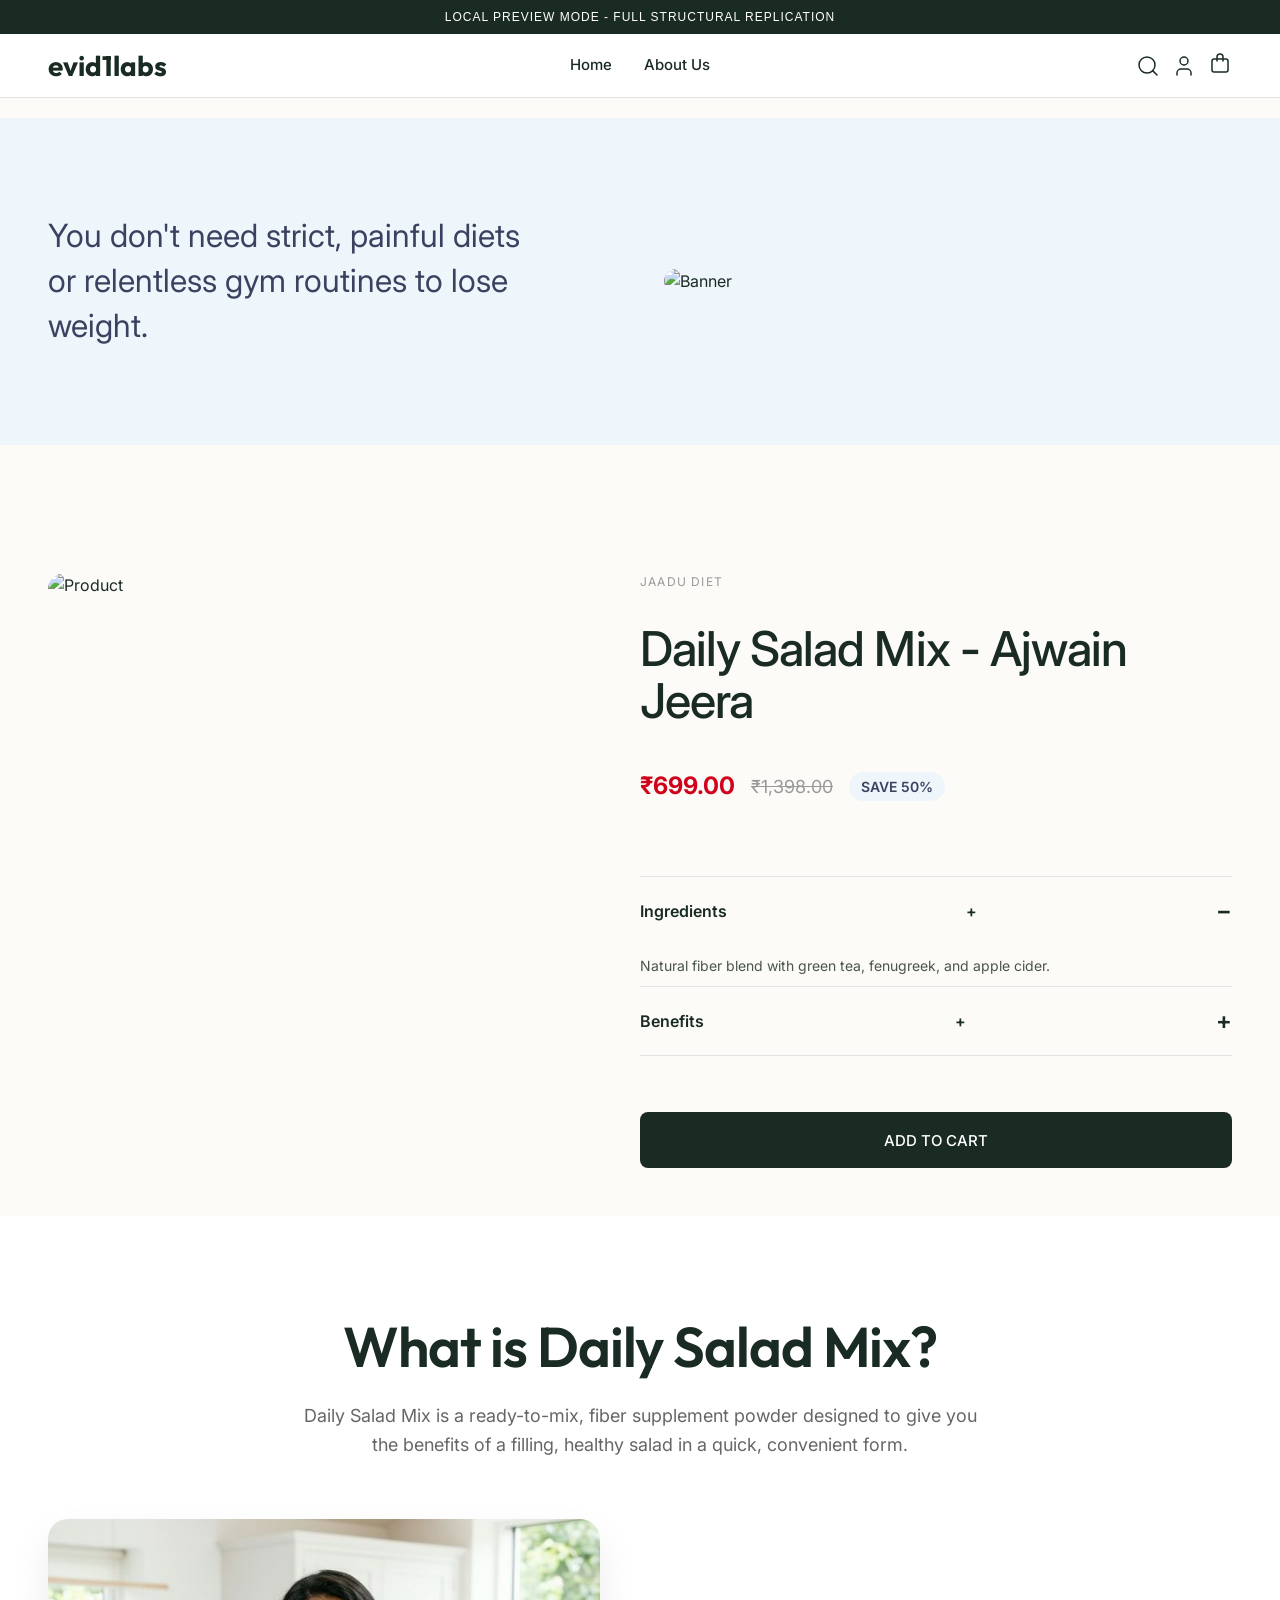
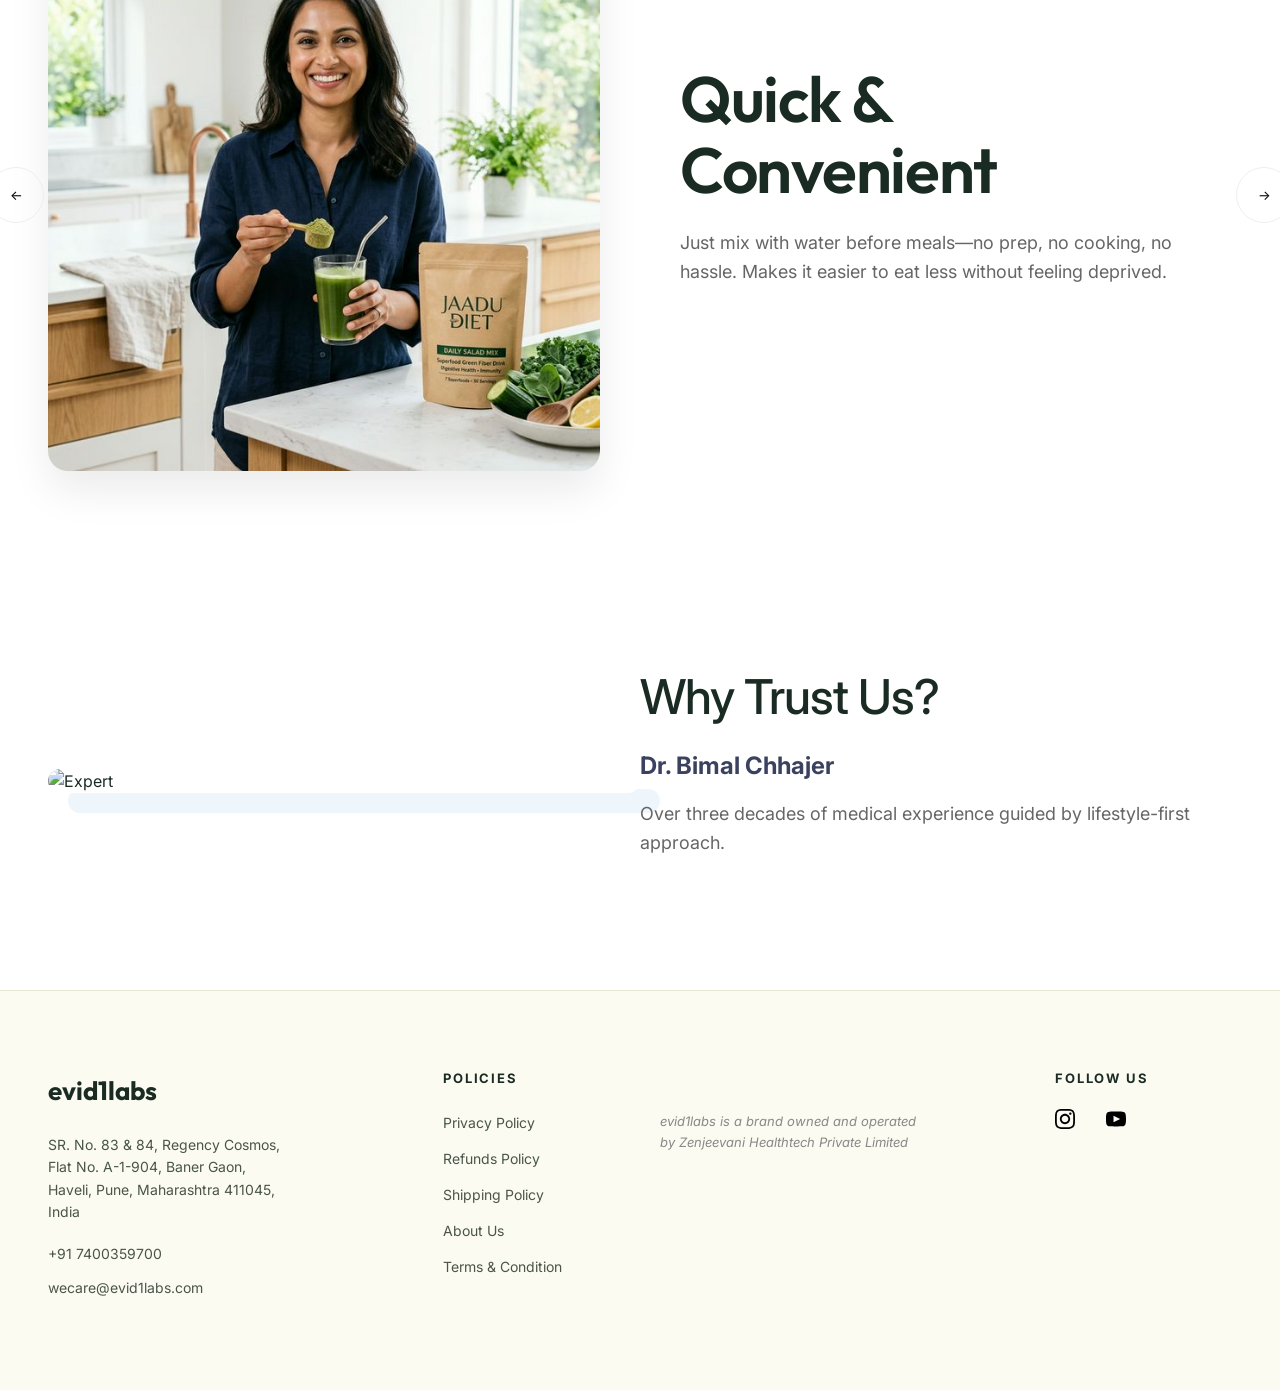
==== commit d5eb16bd: "Enhance mockup with product carousel and dynamic cart logic" ====
--- a/index.html
+++ b/index.html
@@ -64,7 +64,7 @@
                 <div class="header__icon cart-icon">
                     <div style="position: relative;">
                         <svg width="24" height="24" viewBox="0 0 24 24" fill="none" stroke="currentColor" stroke-width="1.5" stroke-linecap="round" stroke-linejoin="round"><path d="M4 10a2 2 0 0 1 2-2h12a2 2 0 0 1 2 2v9a2 2 0 0 1-2 2H6a2 2 0 0 1-2-2v-9Z"/><path d="M9 10V6a3 3 0 0 1 6 0v4"/></svg>
-                        <span class="cart-count-bubble">1</span>
+                        <span id="CartCount" class="cart-count-bubble" style="display: none;">0</span>
                     </div>
                 </div>
             </div>
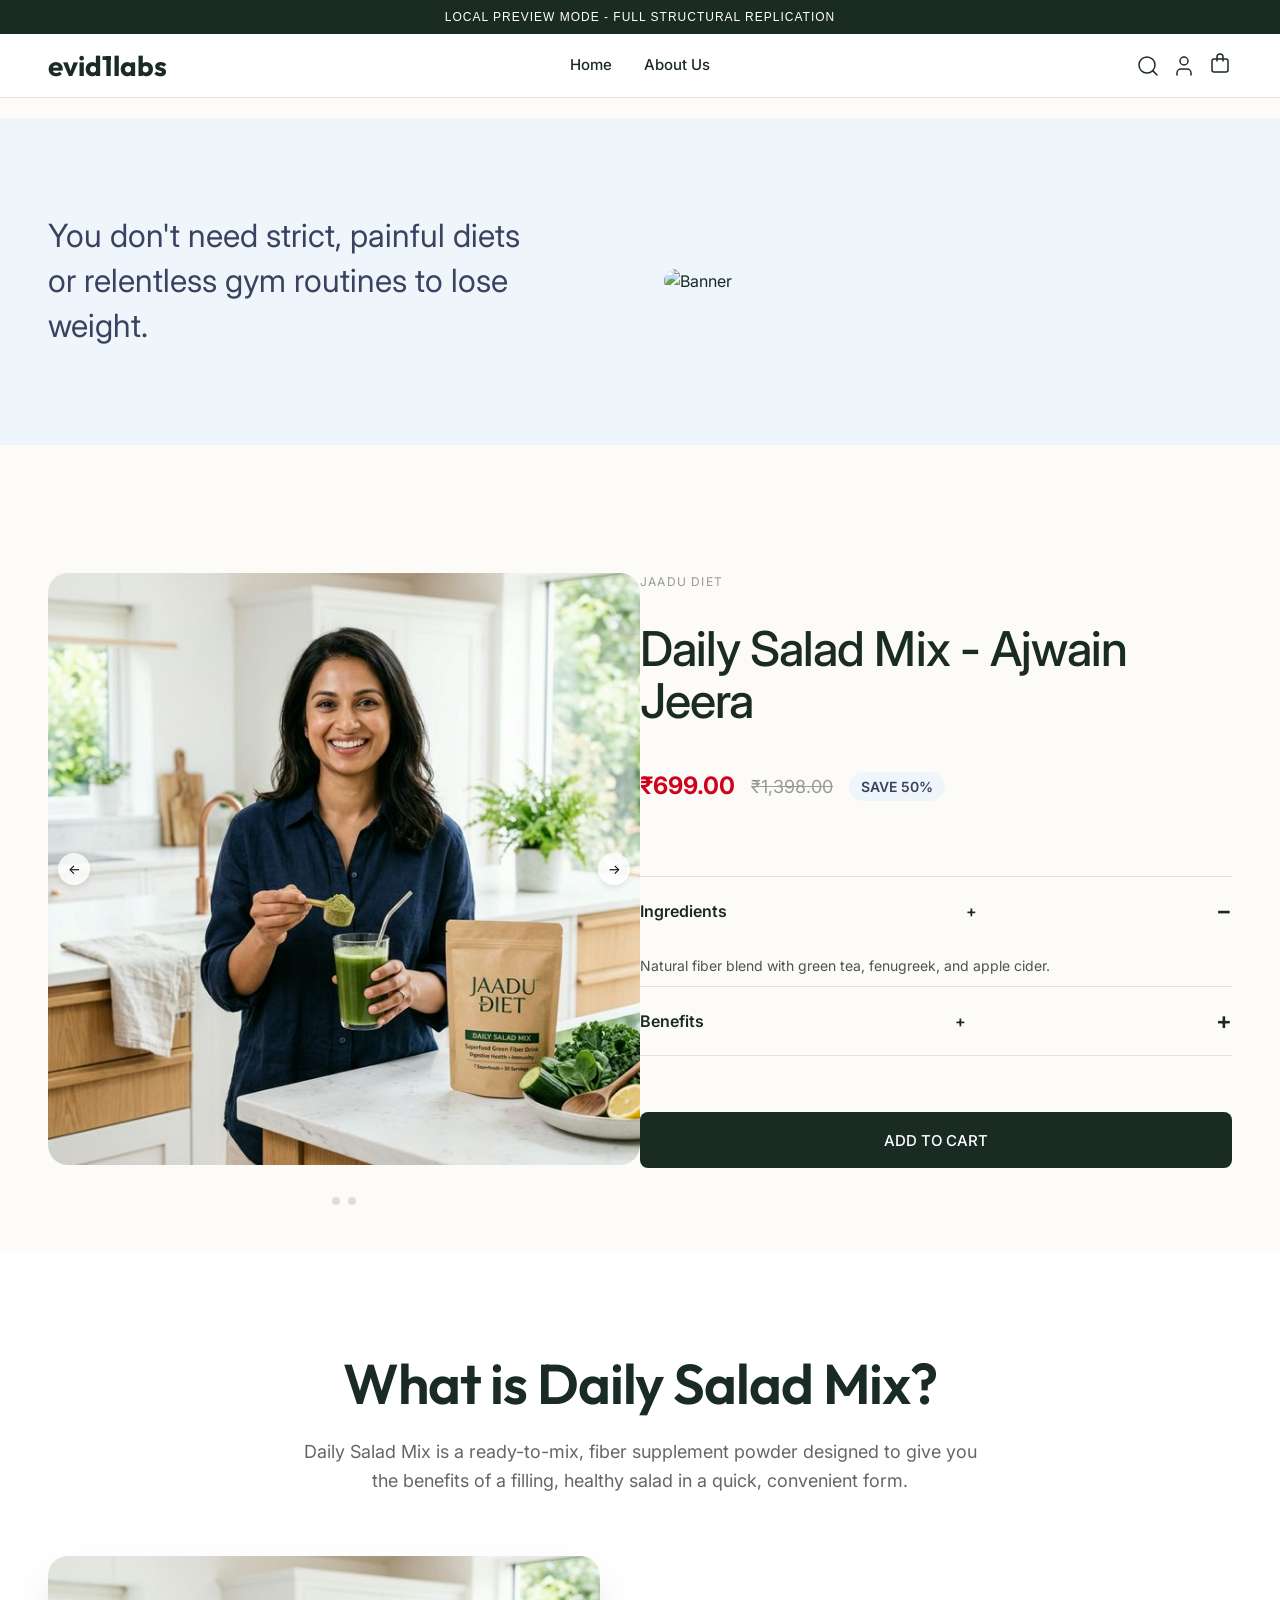
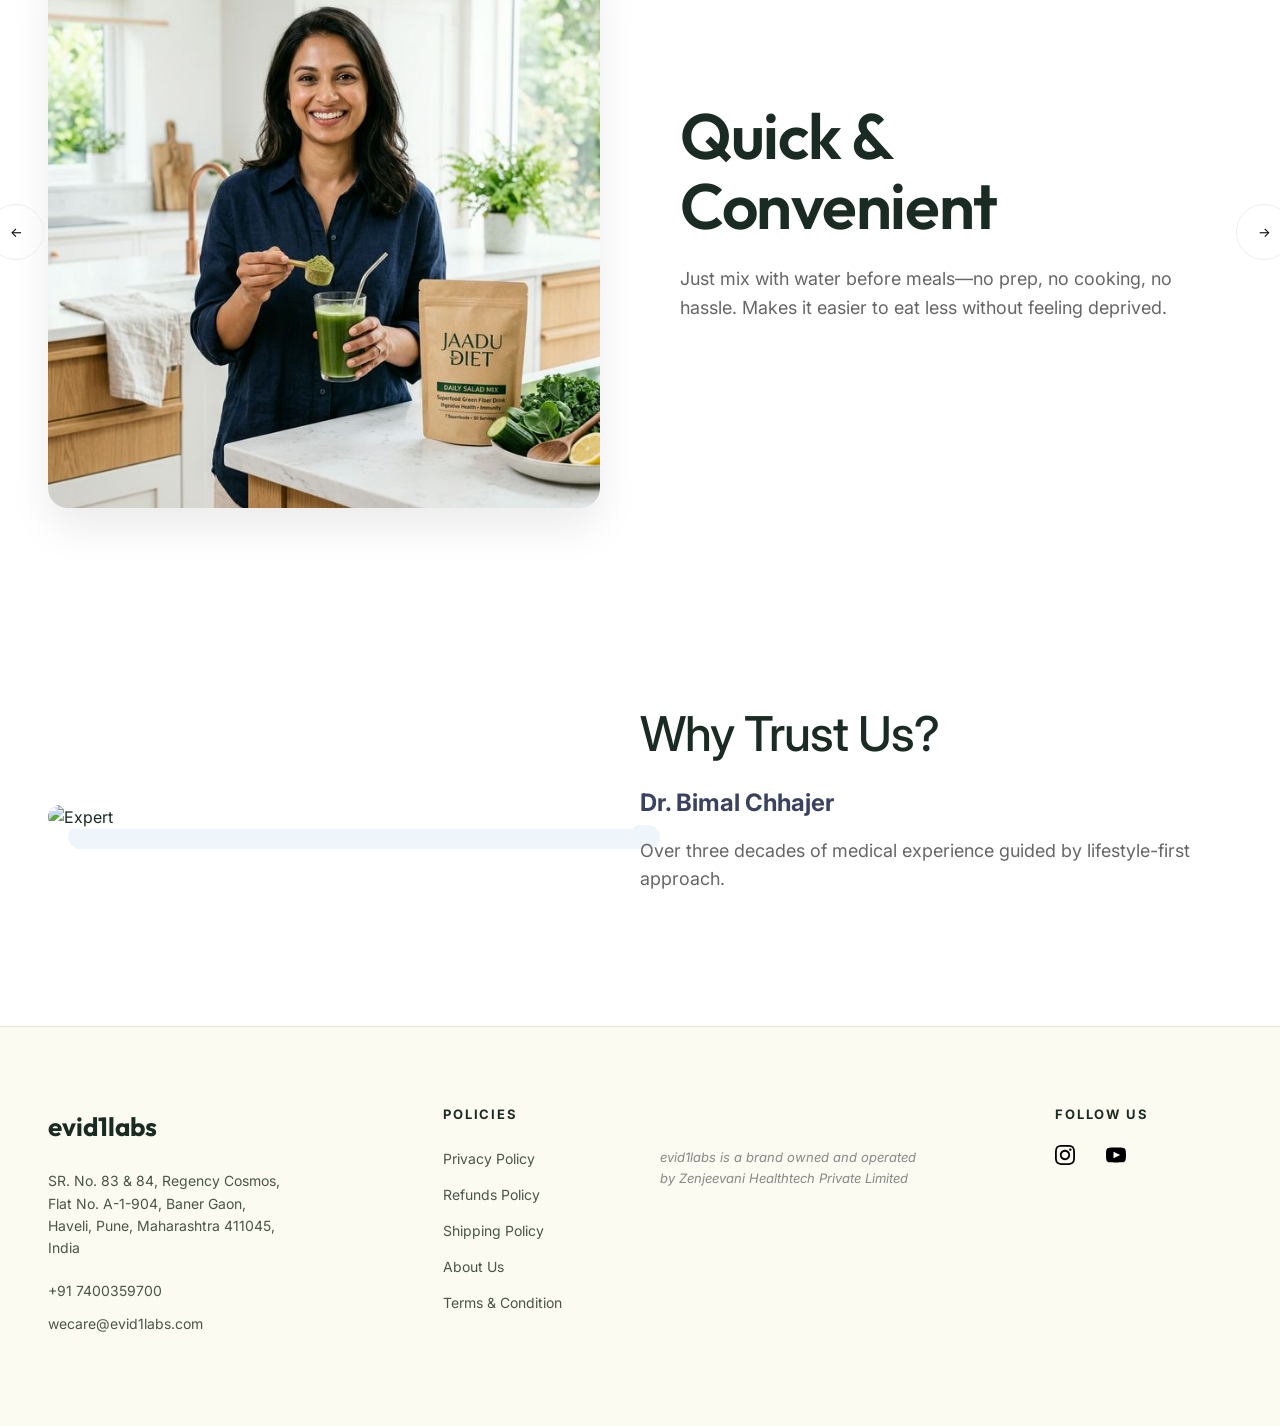
==== commit 3ae11e68: "Finalize mockup carousels and cart logic" ====
--- a/index.html
+++ b/index.html
@@ -98,9 +98,11 @@
         }
 
         function addToCartMockup() {
-            const bubble = document.querySelector('.cart-count-bubble');
-            let count = parseInt(bubble.innerText);
-            bubble.innerText = count + 1;
+            const bubble = document.getElementById('CartCount');
+            let count = parseInt(bubble.innerText) || 0;
+            count++;
+            bubble.innerText = count;
+            bubble.style.display = 'flex';
             
             // Visual feedback toast
             const toast = document.createElement('div');
@@ -118,6 +120,27 @@
             document.body.appendChild(toast);
             setTimeout(() => toast.remove(), 2000);
         }
+
+        // Product Carousel Logic
+        let currentProductSlide = 0;
+        function moveProductSlide(dir) {
+            const track = document.getElementById('productTrack');
+            const dots = document.querySelectorAll('.carousel-dots .dot');
+            currentProductSlide = (currentProductSlide + dir + 2) % 2; // Assuming 2 slides
+            track.style.transform = `translateX(-${currentProductSlide * 100}%)`;
+            dots.forEach((dot, i) => {
+                dot.style.background = i === currentProductSlide ? '#1a2b23' : '#ddd';
+            });
+        }
+        function setProductSlide(index) {
+            const track = document.getElementById('productTrack');
+            const dots = document.querySelectorAll('.carousel-dots .dot');
+            currentProductSlide = index;
+            track.style.transform = `translateX(-${currentProductSlide * 100}%)`;
+            dots.forEach((dot, i) => {
+                dot.style.background = i === currentProductSlide ? '#1a2b23' : '#ddd';
+            });
+        }
     </script>
     </header>
 
@@ -138,7 +161,18 @@
         <section class="product-page">
             <div class="container grid grid-cols-2 gap-xl" style="margin-top: 80px;">
                 <div class="product-gallery">
-                    <img src="https://jaadudiet.com/cdn/shop/files/Product_Image_Daily_Salad_Mix.png?v=1708418044&width=1200" alt="Product" class="product-main-image">
+                    <div class="product-carousel" style="position: relative; overflow: hidden; border-radius: 20px;">
+                        <div class="carousel-track" id="productTrack" style="display: flex; transition: transform 0.3s ease;">
+                            <div class="carousel-slide" style="flex: 0 0 100%;"><img src="assets/salad_mix_woman_benefits.png" alt="Product" style="width: 100%;"></div>
+                            <div class="carousel-slide" style="flex: 0 0 100%;"><img src="assets/salad_mix_ingredients_fiber.png" alt="Product 2" style="width: 100%;"></div>
+                        </div>
+                        <button class="carousel-arrow prev" onclick="moveProductSlide(-1)" style="position: absolute; left: 10px; top: 50%; transform: translateY(-50%); background: rgba(255,255,255,0.8); border: none; border-radius: 50%; width: 32px; height: 32px; cursor: pointer; display: flex; align-items: center; justify-content: center; z-index: 5;">←</button>
+                        <button class="carousel-arrow next" onclick="moveProductSlide(1)" style="position: absolute; right: 10px; top: 50%; transform: translateY(-50%); background: rgba(255,255,255,0.8); border: none; border-radius: 50%; width: 32px; height: 32px; cursor: pointer; display: flex; align-items: center; justify-content: center; z-index: 5;">→</button>
+                    </div>
+                    <div class="carousel-dots" style="display: flex; justify-content: center; gap: 8px; margin-top: 16px;">
+                        <span class="dot active" onclick="setProductSlide(0)" style="width: 8px; height: 8px; border-radius: 50%; background: #ddd; cursor: pointer;"></span>
+                        <span class="dot" onclick="setProductSlide(1)" style="width: 8px; height: 8px; border-radius: 50%; background: #ddd; cursor: pointer;"></span>
+                    </div>
                 </div>
                 <div class="product-meta">
                     <div style="text-transform: uppercase; font-size: 12px; letter-spacing: 0.1em; margin-bottom: 8px; color: #999;">Jaadu Diet</div>
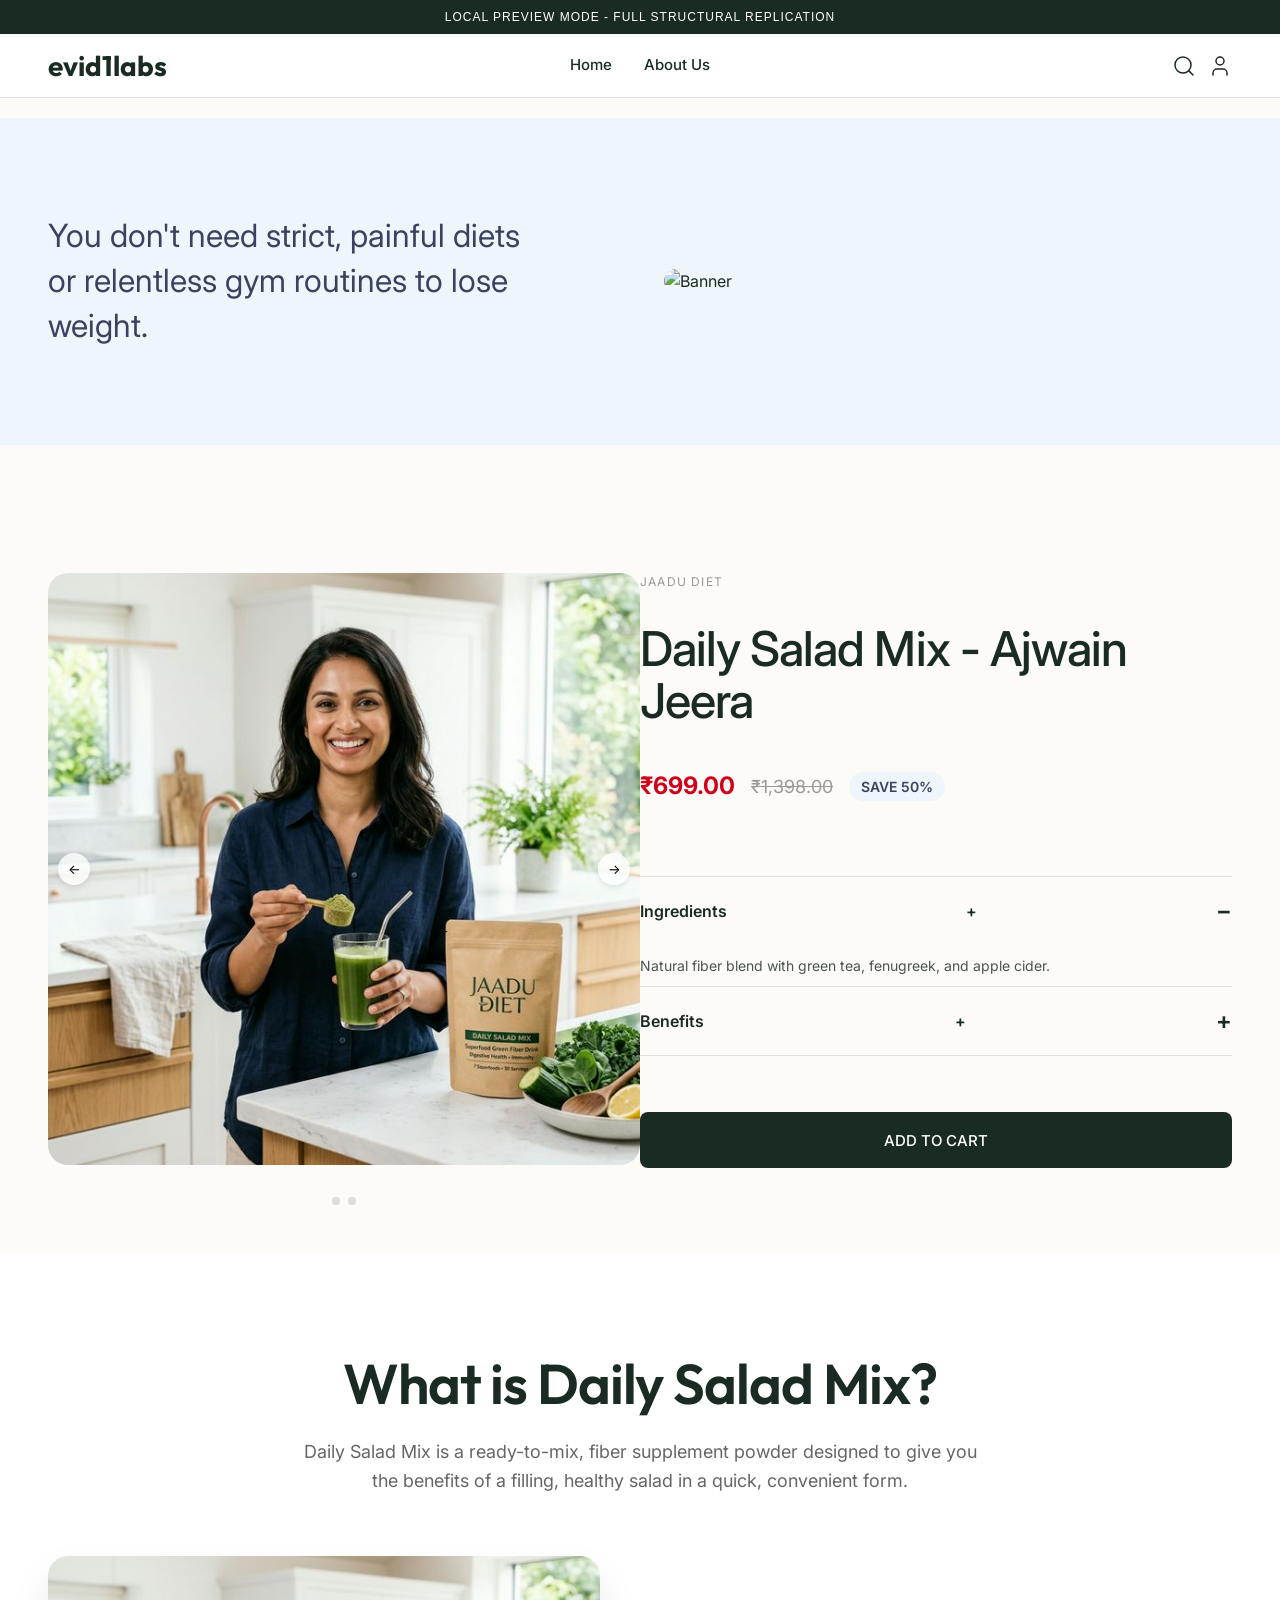
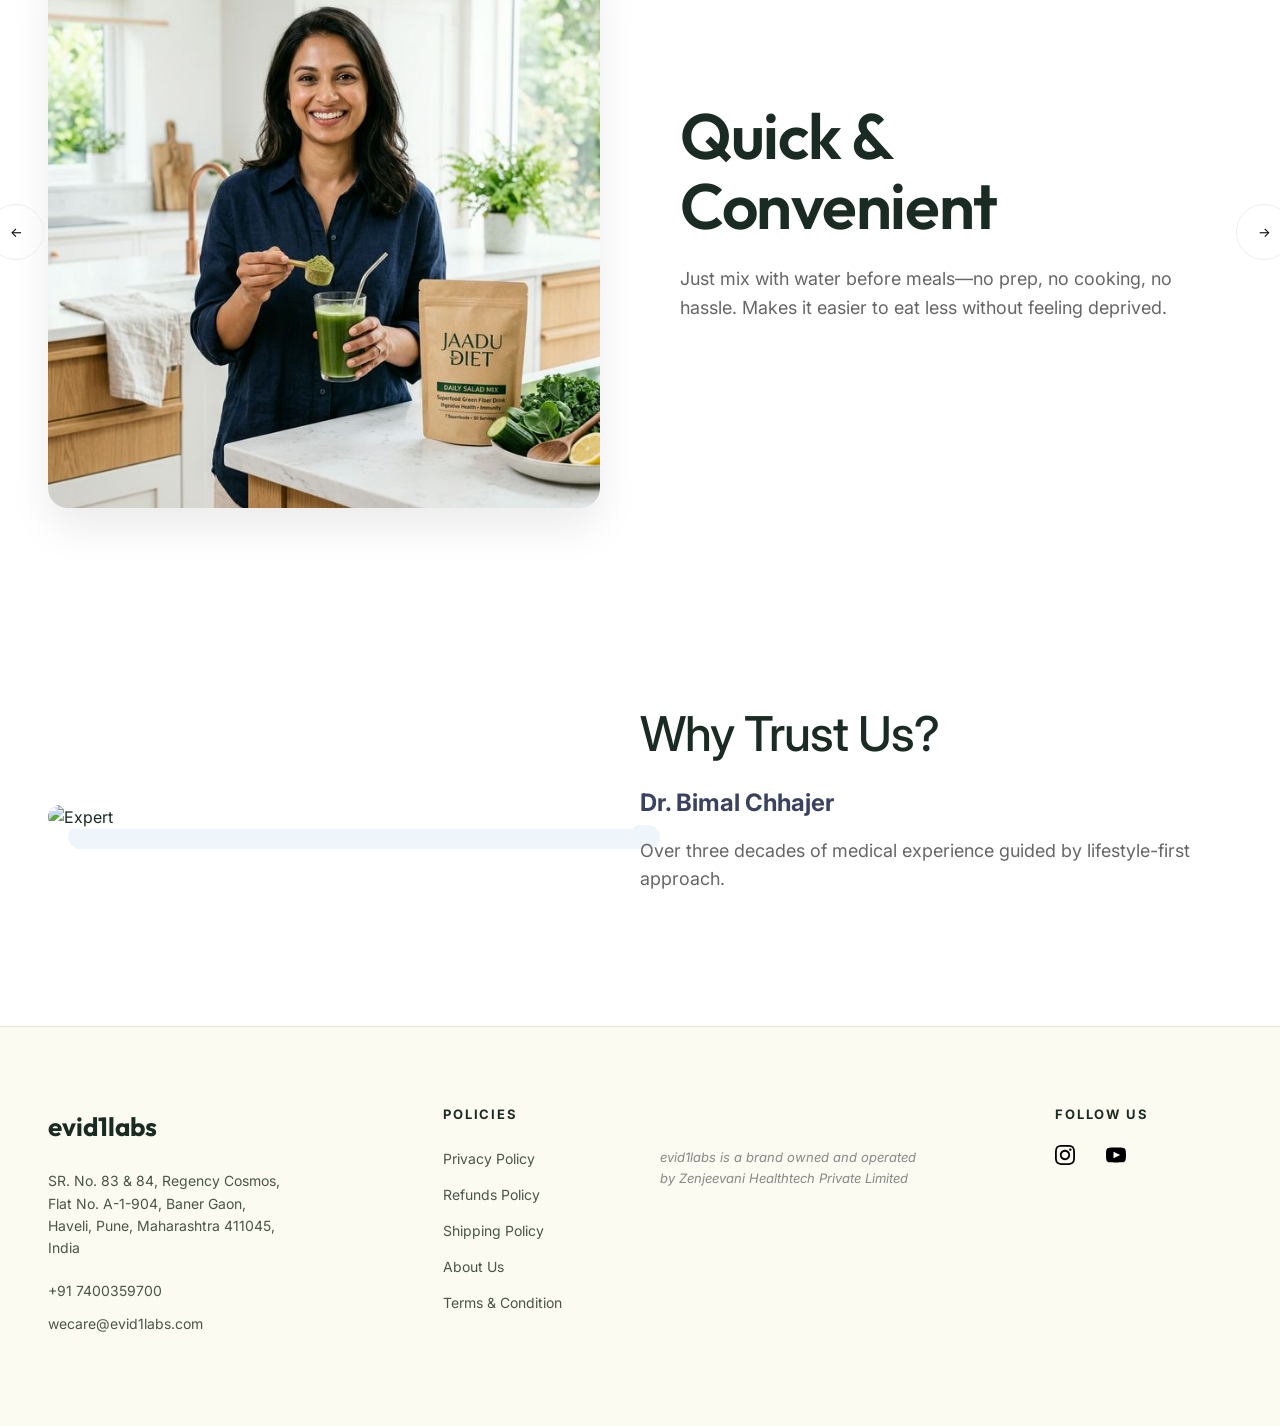
==== commit e66f183a: "Remove cart button from header and update documentation" ====
--- a/index.html
+++ b/index.html
@@ -61,11 +61,6 @@
                 <div class="header__icon account-icon">
                     <svg width="24" height="24" viewBox="0 0 24 24" fill="none" stroke="currentColor" stroke-width="1.5" stroke-linecap="round" stroke-linejoin="round"><path d="M19 21v-2a4 4 0 0 0-4-4H9a4 4 0 0 0-4 4v2"/><circle cx="12" cy="7" r="4"/></svg>
                 </div>
-                <div class="header__icon cart-icon">
-                    <div style="position: relative;">
-                        <svg width="24" height="24" viewBox="0 0 24 24" fill="none" stroke="currentColor" stroke-width="1.5" stroke-linecap="round" stroke-linejoin="round"><path d="M4 10a2 2 0 0 1 2-2h12a2 2 0 0 1 2 2v9a2 2 0 0 1-2 2H6a2 2 0 0 1-2-2v-9Z"/><path d="M9 10V6a3 3 0 0 1 6 0v4"/></svg>
-                        <span id="CartCount" class="cart-count-bubble" style="display: none;">0</span>
-                    </div>
                 </div>
             </div>
         </div>
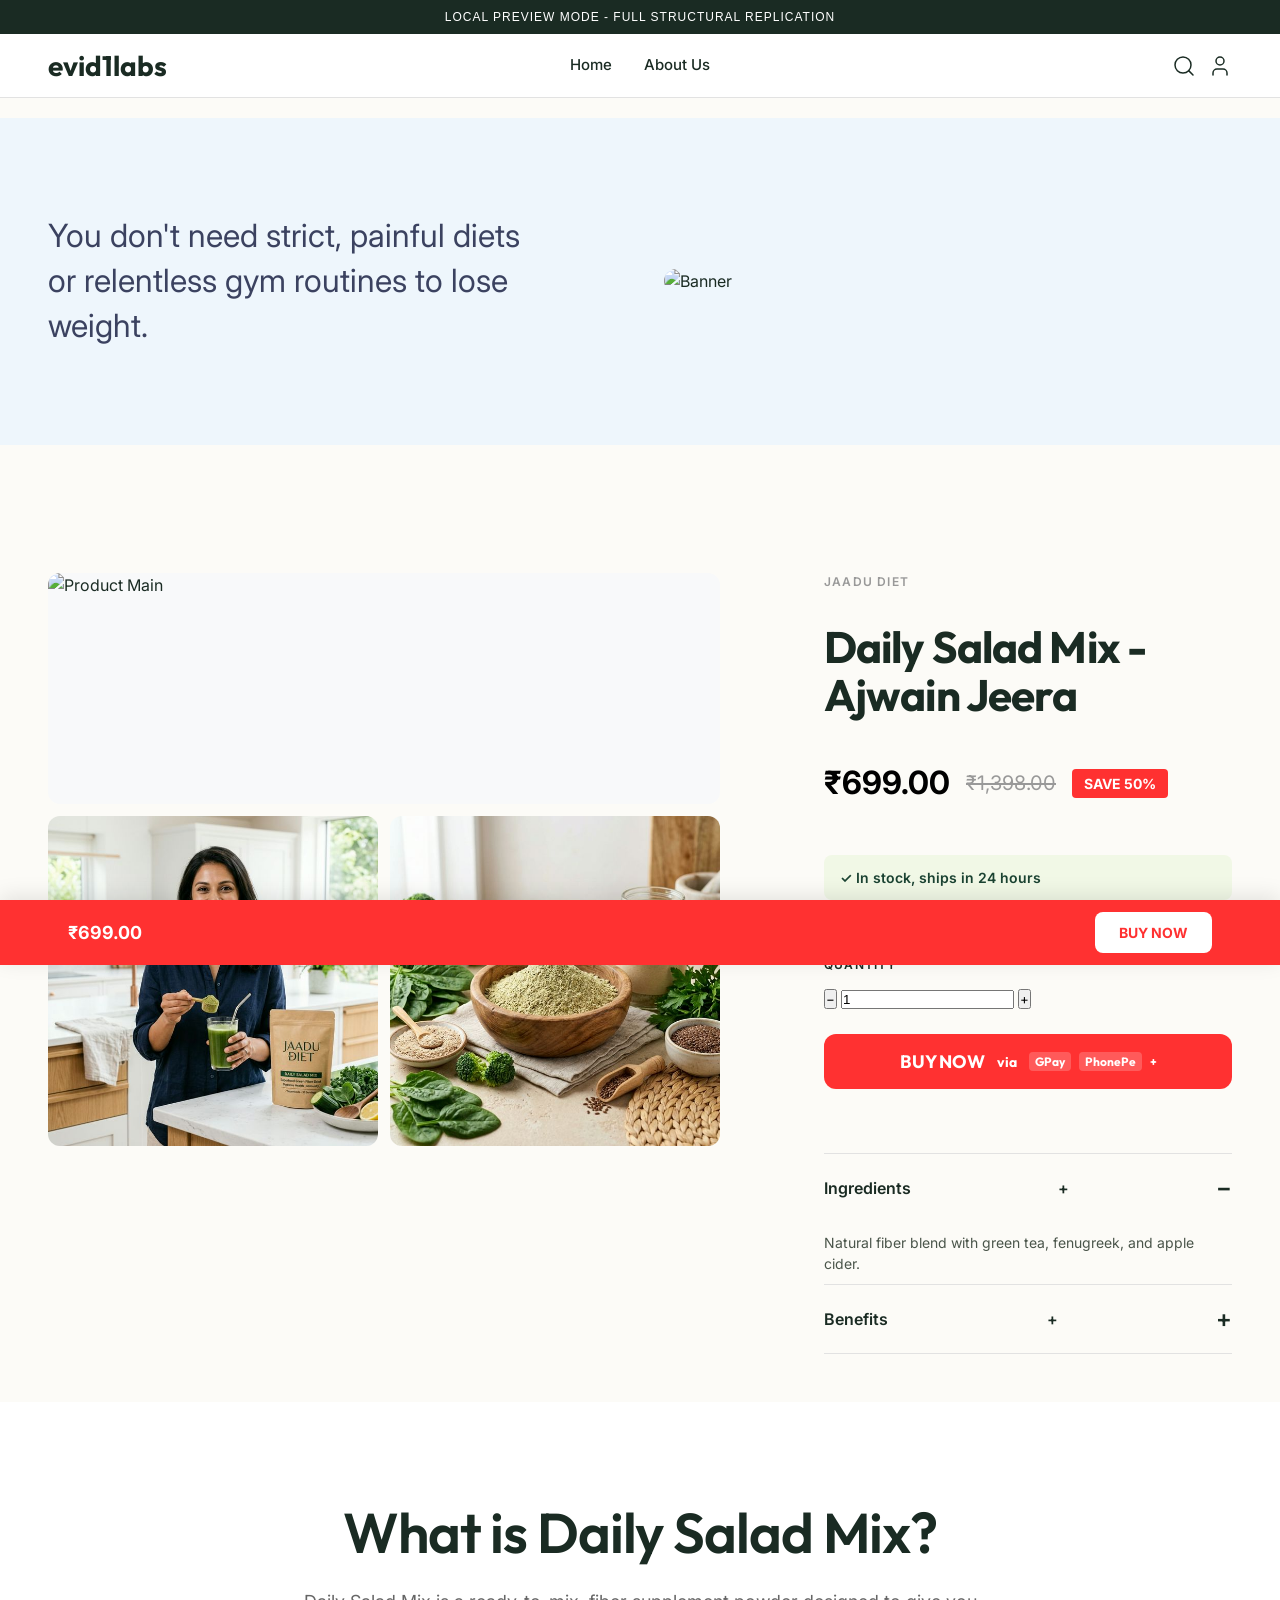
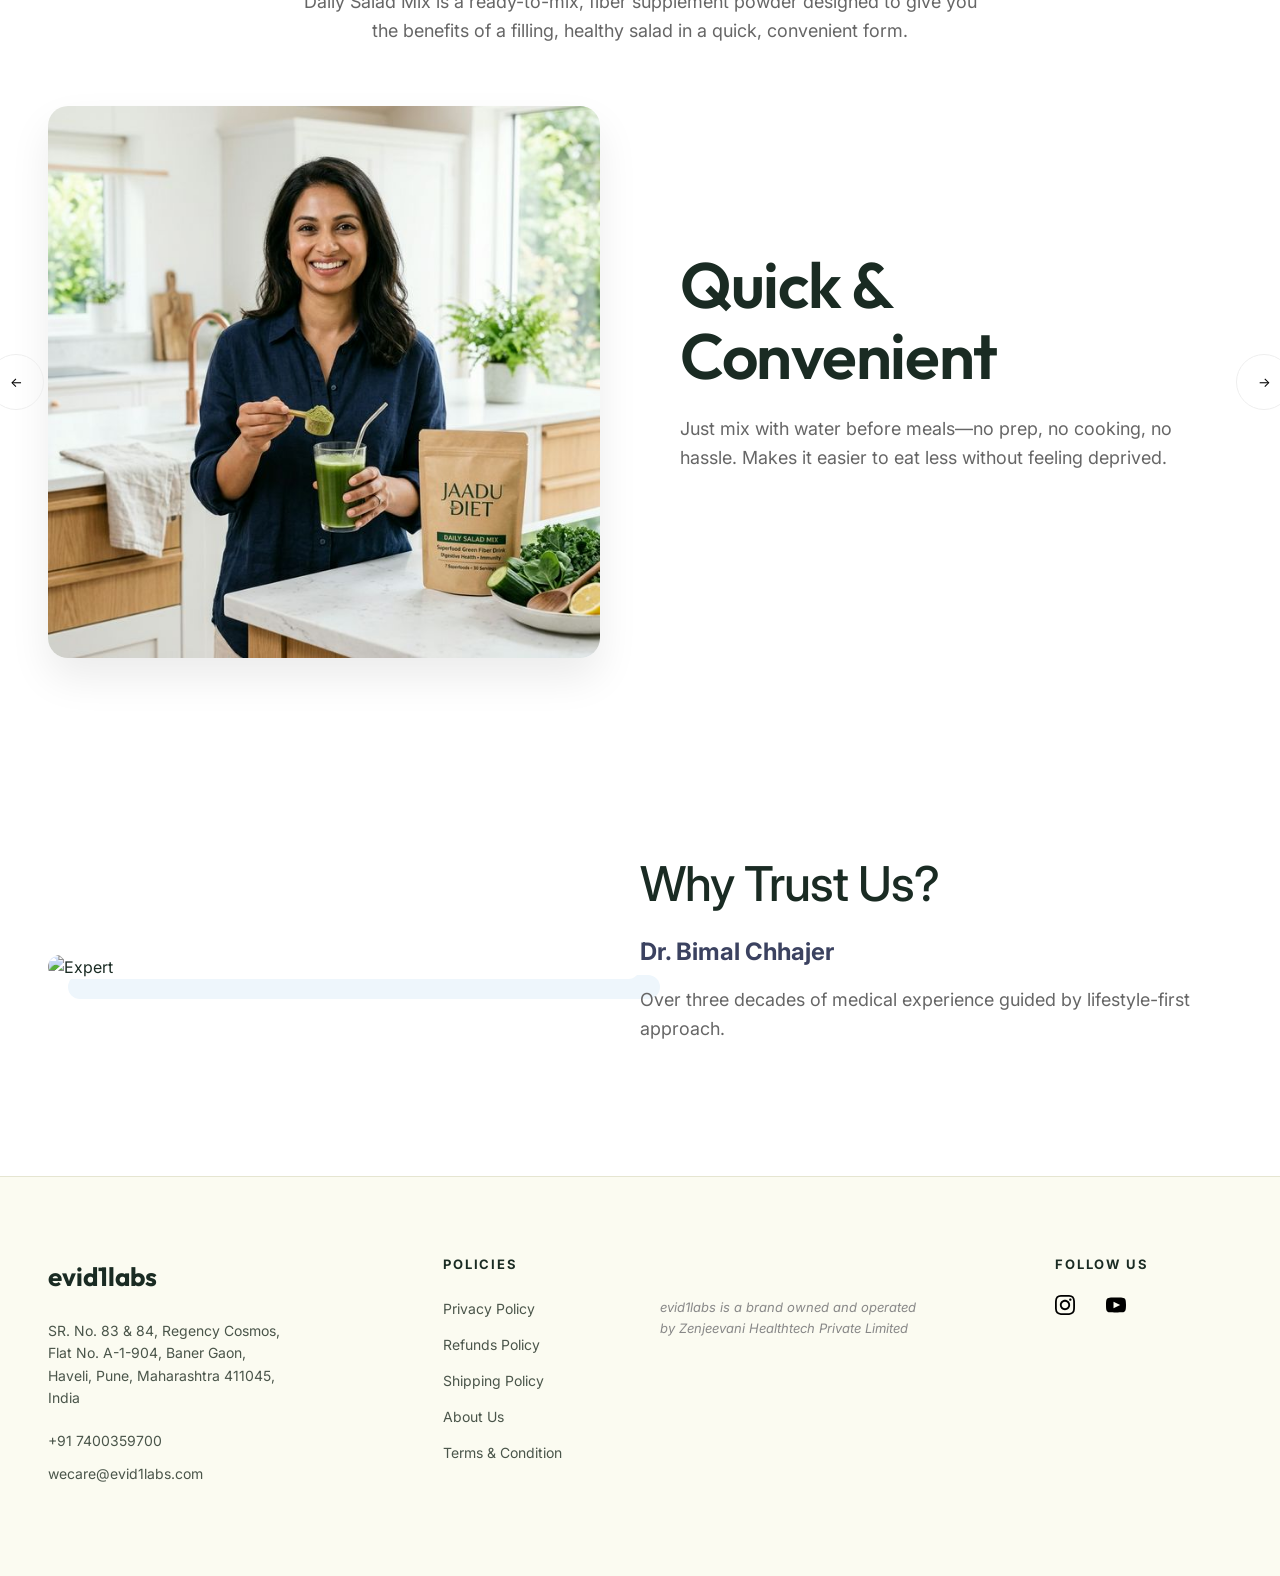
==== commit e2893463: "Complete redesign: Updated mockup with premium Jaadu style" ====
--- a/index.html
+++ b/index.html
@@ -154,31 +154,53 @@
 
         <!-- PRODUCT SECTION MOCKUP -->
         <section class="product-page">
-            <div class="container grid grid-cols-2 gap-xl" style="margin-top: 80px;">
+            <div class="container grid product-hero-grid" style="grid-template-columns: 1.2fr 0.8fr; margin-top: 80px;">
+                <!-- Left: Gallery (Grid) -->
                 <div class="product-gallery">
-                    <div class="product-carousel" style="position: relative; overflow: hidden; border-radius: 20px;">
-                        <div class="carousel-track" id="productTrack" style="display: flex; transition: transform 0.3s ease;">
-                            <div class="carousel-slide" style="flex: 0 0 100%;"><img src="assets/salad_mix_woman_benefits.png" alt="Product" style="width: 100%;"></div>
-                            <div class="carousel-slide" style="flex: 0 0 100%;"><img src="assets/salad_mix_ingredients_fiber.png" alt="Product 2" style="width: 100%;"></div>
+                    <div class="product-grid-gallery">
+                        <img src="https://jaadudiet.com/cdn/shop/files/Product_Image_Daily_Salad_Mix.png?v=1708418044&width=1200" alt="Product Main">
+                        <img src="assets/salad_mix_woman_benefits.png" alt="Product Benefit 1">
+                        <img src="assets/salad_mix_ingredients_fiber.png" alt="Product Ingredient">
+                    </div>
+                </div>
+
+                <!-- Right: Info -->
+                <div class="product-meta" style="padding-left: 40px; position: sticky; top: 120px; align-self: start;">
+                    <div style="text-transform: uppercase; font-size: 12px; letter-spacing: 0.1em; margin-bottom: 8px; color: #999; font-weight: 600;">Jaadu Diet</div>
+                    <h1 style="font-size: 44px; margin-bottom: 16px; font-weight: 700; line-height: 1.1; font-family: 'Outfit';">Daily Salad Mix - Ajwain Jeera</h1>
+                    
+                    <div style="display: flex; align-items: center; gap: 16px; margin-bottom: 24px;">
+                        <span style="color: #000; font-size: 32px; font-weight: 700;">₹699.00</span>
+                        <span style="text-decoration: line-through; color: #999; font-size: 20px;">₹1,398.00</span>
+                        <span class="badge-save-red">SAVE 50%</span>
+                    </div>
+
+                    <div style="background: #f1f8e6; padding: 12px 16px; border-radius: 8px; display: inline-block; font-size: 14px; font-weight: 600; color: #1b4332; margin-bottom: 32px; width: 100%;">
+                        ✓ In stock, ships in 24 hours
+                    </div>
+                    
+                    <div class="product-form-wrapper" style="background: transparent; padding: 0;">
+                        <div style="margin-bottom: 24px;">
+                            <label style="display: block; font-size: 12px; font-weight: 600; text-transform: uppercase; margin-bottom: 12px; letter-spacing: 0.1em;">Quantity</label>
+                            <div class="qty-selector">
+                                <button type="button" class="qty-btn" onclick="updateQty(-1)">−</button>
+                                <input type="number" id="qty" class="qty-input" value="1" min="1">
+                                <button type="button" class="qty-btn" onclick="updateQty(1)">+</button>
+                            </div>
                         </div>
-                        <button class="carousel-arrow prev" onclick="moveProductSlide(-1)" style="position: absolute; left: 10px; top: 50%; transform: translateY(-50%); background: rgba(255,255,255,0.8); border: none; border-radius: 50%; width: 32px; height: 32px; cursor: pointer; display: flex; align-items: center; justify-content: center; z-index: 5;">←</button>
-                        <button class="carousel-arrow next" onclick="moveProductSlide(1)" style="position: absolute; right: 10px; top: 50%; transform: translateY(-50%); background: rgba(255,255,255,0.8); border: none; border-radius: 50%; width: 32px; height: 32px; cursor: pointer; display: flex; align-items: center; justify-content: center; z-index: 5;">→</button>
-                    </div>
-                    <div class="carousel-dots" style="display: flex; justify-content: center; gap: 8px; margin-top: 16px;">
-                        <span class="dot active" onclick="setProductSlide(0)" style="width: 8px; height: 8px; border-radius: 50%; background: #ddd; cursor: pointer;"></span>
-                        <span class="dot" onclick="setProductSlide(1)" style="width: 8px; height: 8px; border-radius: 50%; background: #ddd; cursor: pointer;"></span>
-                    </div>
-                </div>
-                <div class="product-meta">
-                    <div style="text-transform: uppercase; font-size: 12px; letter-spacing: 0.1em; margin-bottom: 8px; color: #999;">Jaadu Diet</div>
-                    <h1 style="font-size: 48px; margin-bottom: 16px;">Daily Salad Mix - Ajwain Jeera</h1>
-                    <div style="display: flex; align-items: center; gap: 16px; margin-bottom: 24px;">
-                        <span style="color: #d0021b; font-size: 24px; font-weight: 700;">₹699.00</span>
-                        <span style="text-decoration: line-through; color: #999; font-size: 18px;">₹1,398.00</span>
-                        <span style="background: #eef6fc; color: #3b4260; padding: 4px 12px; border-radius: 99px; font-size: 14px; font-weight: 600;">SAVE 50%</span>
-                    </div>
-                    
-                    <div class="accordion">
+
+                        <button type="button" class="btn-jaadu-buy" onclick="buyNowMockup()">
+                            BUY NOW
+                            <div class="payment-icons">
+                               <span style="font-size: 14px; margin-right: 4px;">via</span>
+                               <span style="font-size: 12px; background: rgba(255,255,255,0.2); padding: 2px 6px; border-radius: 4px;">GPay</span>
+                               <span style="font-size: 12px; background: rgba(255,255,255,0.2); padding: 2px 6px; border-radius: 4px;">PhonePe</span>
+                               <span style="font-size: 12px;">+</span>
+                            </div>
+                        </button>
+                    </div>
+
+                    <div class="accordion" style="margin-top: 40px;">
                         <details class="accordion__item" open>
                             <summary class="accordion__header">Ingredients <span>+</span></summary>
                             <div class="accordion__content" style="padding: 10px 0;"><p>Natural fiber blend with green tea, fenugreek, and apple cider.</p></div>
@@ -188,8 +210,6 @@
                             <div class="accordion__content" style="padding: 10px 0;"><p>Sustainable weight loss and metabolic control.</p></div>
                         </details>
                     </div>
-
-                    <button class="btn btn-primary" onclick="addToCartMockup()" style="width: 100%; height: 56px; margin-top: 32px; border-radius: 8px;">ADD TO CART</button>
                 </div>
             </div>
         </section>
@@ -292,11 +312,11 @@
         </div>
     </footer>
 
-    <!-- STICKY BUY BAR SIMULATION -->
-    <div id="StickyBuy" class="sticky-buy" style="transform: translateY(100%); display: none;">
+    <!-- STICKY BUY BAR MOCKUP -->
+    <div id="StickyBuy" class="sticky-bar" style="transform: translateY(100%);">
         <div class="container" style="display: flex; justify-content: space-between; align-items: center; width: 100%;">
-            <div style="font-weight: 600;">Daily Salad Mix</div>
-            <button class="btn btn-primary" onclick="addToCartMockup()" style="padding: 10px 24px;">BUY NOW</button>
+            <div class="sticky-bar__price">₹699.00</div>
+            <a href="javascript:void(0)" onclick="buyNowMockup()" class="sticky-bar__btn">BUY NOW</a>
         </div>
     </div>
 
@@ -326,15 +346,18 @@
             });
         });
 
-        // Sticky Buy Bar Logic
+        function buyNowMockup() {
+            const qty = document.getElementById('qty').value;
+            alert(`Redirecting to checkout with ${qty} items...`);
+        }
+
+        // Updated Sticky Bar Logic for Mockup
         window.addEventListener('scroll', () => {
             const sticky = document.getElementById('StickyBuy');
-            if (window.scrollY > 400) {
-                sticky.style.display = 'flex';
-                sticky.style.transform = 'translateY(0)';
+            if (window.scrollY > 600) {
+                sticky.classList.add('is-active');
             } else {
-                sticky.style.display = 'none';
-                sticky.style.transform = 'translateY(100%)';
+                sticky.classList.remove('is-active');
             }
         });
     </script>
--- a/assets/style.css
+++ b/assets/style.css
@@ -1079,23 +1079,123 @@
   padding-bottom: var(--spacing-md);
 }
 
+
+/* --- JAADU DIET STYLE PRODUCT PAGE --- */
+:root {
+  --color-jaadu-red: #ff3131;
+  --color-jaadu-navy: #1a2b23;
+  --color-jaadu-bg: #fff;
+}
+
+/* Red BUY NOW Button */
+.btn-jaadu-buy {
+  background-color: var(--color-jaadu-red);
+  color: #fff;
+  width: 100%;
+  padding: 16px 20px;
+  border-radius: 12px;
+  border: none;
+  font-family: 'Outfit', sans-serif;
+  font-weight: 700;
+  font-size: 18px;
+  display: flex;
+  align-items: center;
+  justify-content: center;
+  gap: 12px;
+  cursor: pointer;
+  transition: transform 0.2s, background 0.2s;
+  text-decoration: none;
+  margin-top: 20px;
+}
+
+.btn-jaadu-buy:hover {
+  background-color: #e62e2e;
+  transform: translateY(-2px);
+}
+
+.payment-icons {
+  display: flex;
+  align-items: center;
+  gap: 8px;
+}
+
+.payment-icons img {
+  height: 20px;
+  filter: brightness(0) invert(1);
+}
+
+/* Desktop Grid Gallery */
+.product-grid-gallery {
+  display: flex;
+  flex-direction: column;
+  gap: 20px;
+}
+
+.product-grid-gallery img {
+  width: 100%;
+  border-radius: 12px;
+  background: #f8f9fa;
+  display: block;
+}
+
+@media (min-width: 769px) {
+  .product-grid-gallery {
+    display: grid;
+    grid-template-columns: 1fr 1fr;
+    gap: 12px;
+  }
+  .product-grid-gallery img:first-child {
+    grid-column: span 2;
+  }
+}
+
 /* Sticky Buy Bar */
-.sticky-buy {
+.sticky-bar {
   position: fixed;
   bottom: 0;
   left: 0;
   width: 100%;
+  background: var(--color-jaadu-red);
+  padding: 12px 20px;
+  z-index: 1000;
+  display: flex;
+  justify-content: space-between;
+  align-items: center;
+  color: #fff;
+  transform: translateY(100%);
+  transition: transform 0.3s ease-out;
+  box-shadow: 0 -4px 20px rgba(0,0,0,0.1);
+}
+
+.sticky-bar.is-active {
+  transform: translateY(0);
+}
+
+.sticky-bar__price {
+  font-weight: 700;
+  font-size: 18px;
+}
+
+.sticky-bar__btn {
   background: #fff;
-  padding: var(--spacing-sm) var(--spacing-md);
-  box-shadow: 0 -2px 10px rgba(0,0,0,0.05);
-  display: flex;
-  justify-content: space-between;
-  align-items: center;
-  z-index: 1000;
-  transform: translateY(100%);
-  transition: transform 0.3s ease;
-}
-
-.sticky-buy.is-active {
-  transform: translateY(0);
-}
+  color: var(--color-jaadu-red);
+  padding: 10px 24px;
+  border-radius: 8px;
+  font-weight: 700;
+  text-decoration: none;
+  font-size: 14px;
+}
+
+/* Red Badge */
+.badge-save-red {
+  background: var(--color-jaadu-red);
+  color: #fff;
+  padding: 4px 12px;
+  border-radius: 4px;
+  font-weight: 700;
+  font-size: 14px;
+  text-transform: uppercase;
+}
+
+/* Hide old sticky bar */
+.sticky-buy { display: none !important; }
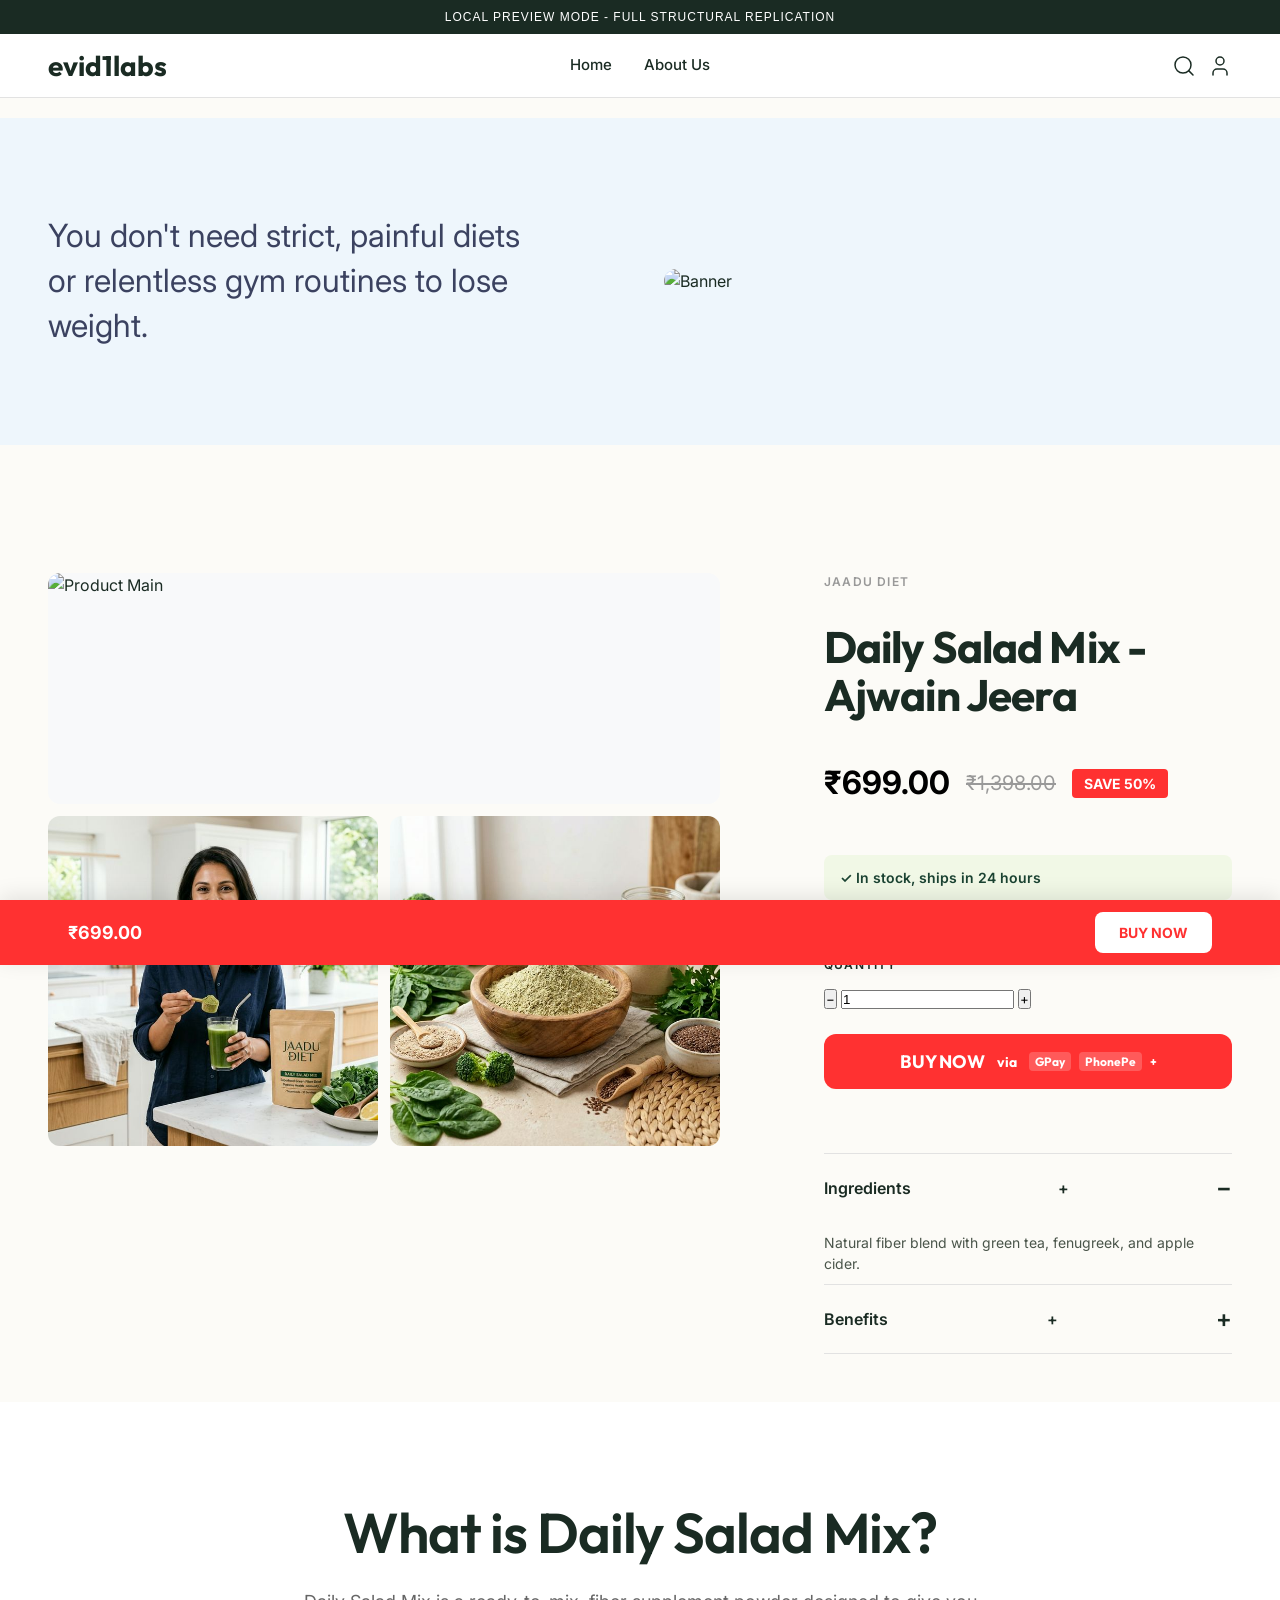
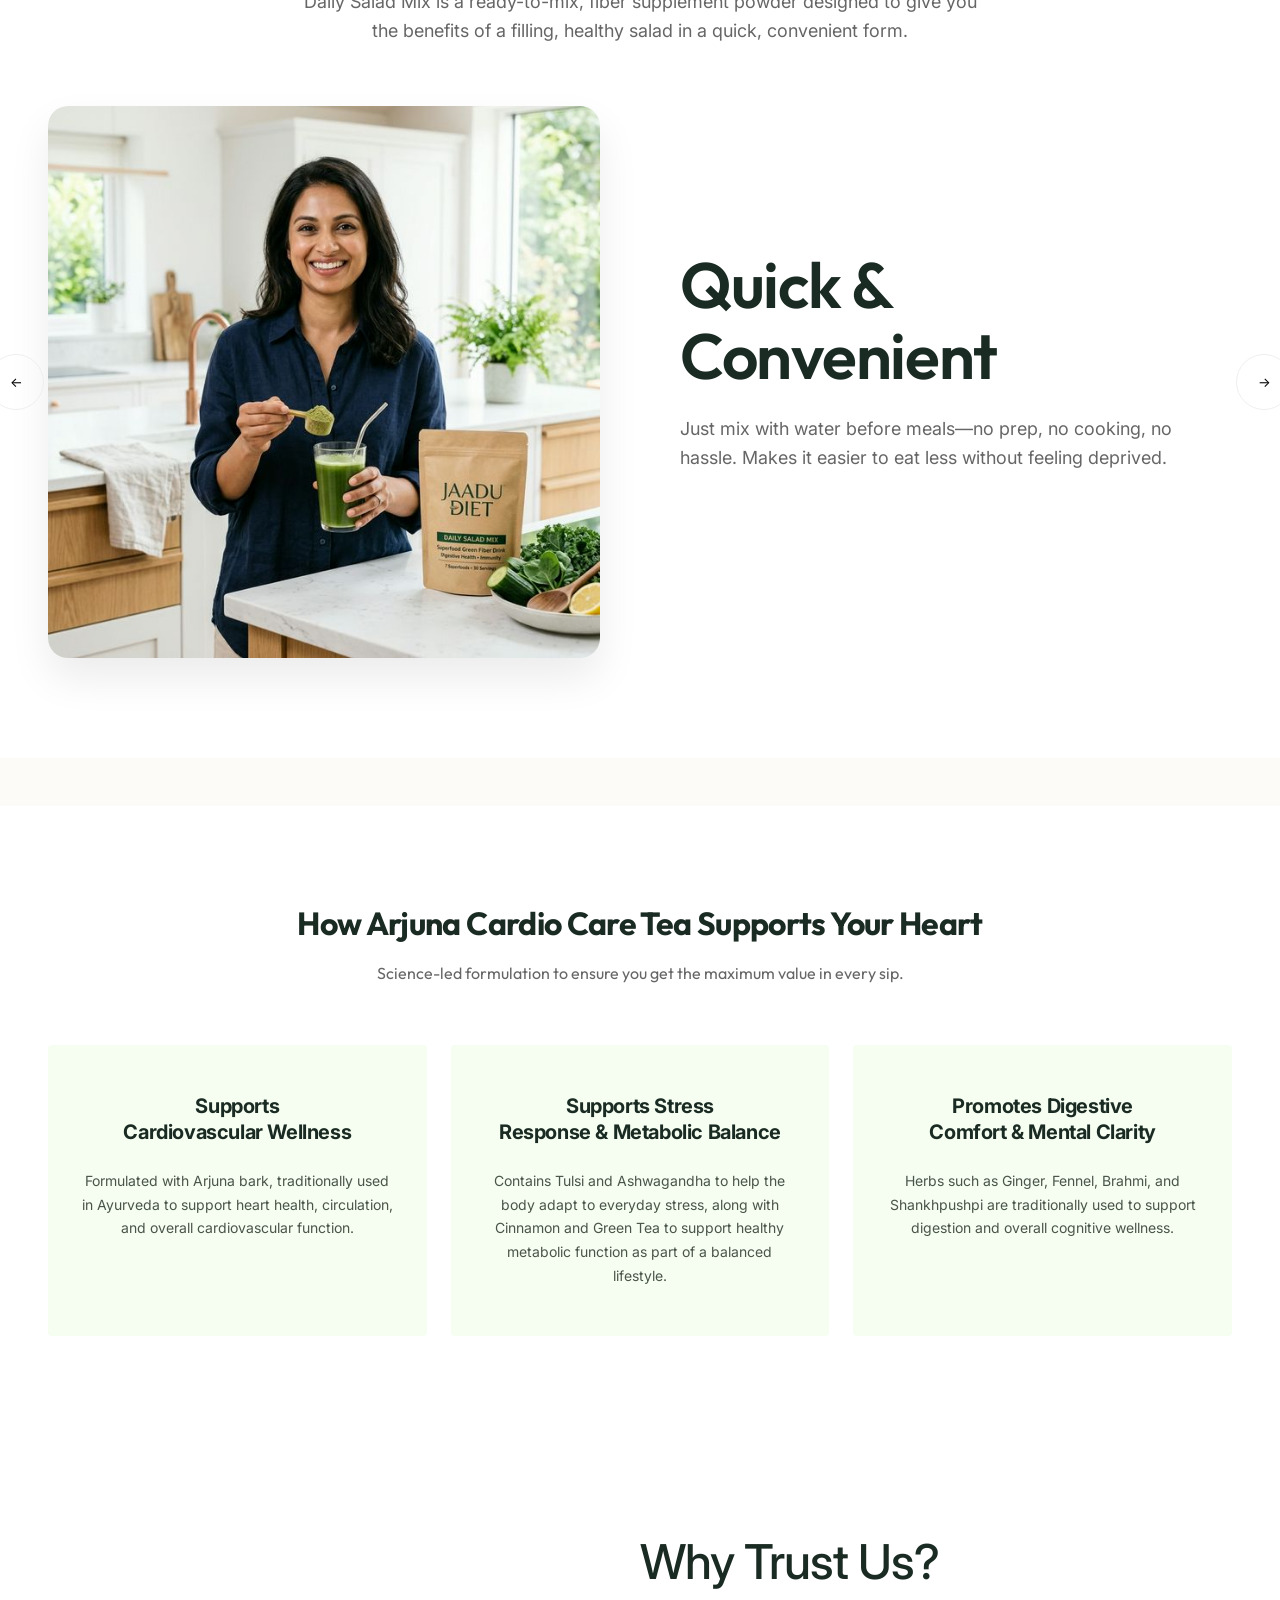
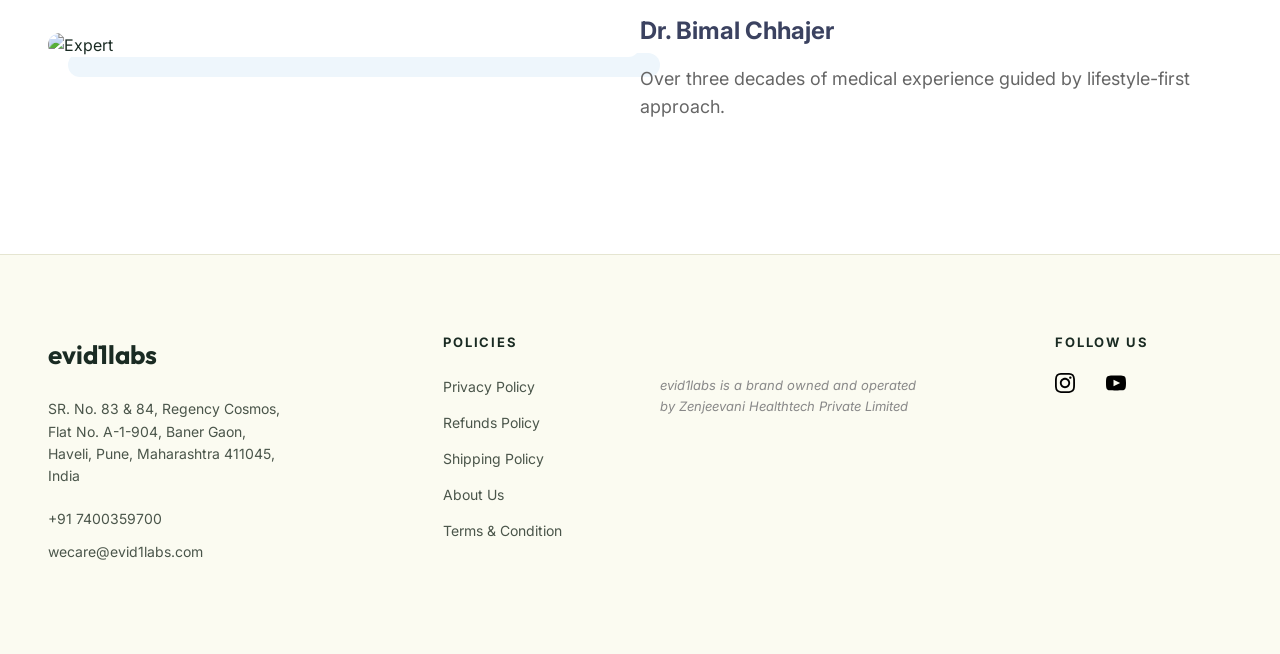
==== commit 3984ca88: "Add new Benefits Grid section matching reference image" ====
--- a/index.html
+++ b/index.html
@@ -254,6 +254,33 @@
             </div>
         </section>
 
+        <!-- NEW BENEFITS GRID SECTION (MATCHING IMAGE) -->
+        <section class="benefits-grid" style="padding: 100px 0; background: #fff;">
+            <div class="container">
+                <div style="text-align: center; max-width: 800px; margin: 0 auto 60px;">
+                    <h2 style="font-size: 32px; font-weight: 700; margin-bottom: 20px; font-family: 'Outfit';">How Arjuna Cardio Care Tea Supports Your Heart</h2>
+                    <p style="font-size: 16px; color: #666; font-family: 'Outfit';">Science-led formulation to ensure you get the maximum value in every sip.</p>
+                </div>
+                <div class="grid grid-cols-3 gap-lg">
+                    <!-- Card 1 -->
+                    <div style="background: #f6fdf1; padding: 48px 32px; text-align: center; border-radius: 4px;">
+                        <h3 style="font-size: 20px; font-weight: 700; margin-bottom: 24px; line-height: 1.3;">Supports <br>Cardiovascular Wellness</h3>
+                        <p style="font-size: 14px; line-height: 1.7; color: #4a554a;">Formulated with Arjuna bark, traditionally used in Ayurveda to support heart health, circulation, and overall cardiovascular function.</p>
+                    </div>
+                    <!-- Card 2 -->
+                    <div style="background: #f6fdf1; padding: 48px 32px; text-align: center; border-radius: 4px;">
+                        <h3 style="font-size: 20px; font-weight: 700; margin-bottom: 24px; line-height: 1.3;">Supports Stress <br>Response & Metabolic Balance</h3>
+                        <p style="font-size: 14px; line-height: 1.7; color: #4a554a;">Contains Tulsi and Ashwagandha to help the body adapt to everyday stress, along with Cinnamon and Green Tea to support healthy metabolic function as part of a balanced lifestyle.</p>
+                    </div>
+                    <!-- Card 3 -->
+                    <div style="background: #f6fdf1; padding: 48px 32px; text-align: center; border-radius: 4px;">
+                        <h3 style="font-size: 20px; font-weight: 700; margin-bottom: 24px; line-height: 1.3;">Promotes Digestive <br>Comfort & Mental Clarity</h3>
+                        <p style="font-size: 14px; line-height: 1.7; color: #4a554a;">Herbs such as Ginger, Fennel, Brahmi, and Shankhpushpi are traditionally used to support digestion and overall cognitive wellness.</p>
+                    </div>
+                </div>
+            </div>
+        </section>
+
         <!-- WHY TRUST US SECTION -->
         <section class="doctor-section" style="background-color: #fff; padding: 100px 0;">
             <div class="container grid grid-cols-2 gap-xl items-center">
